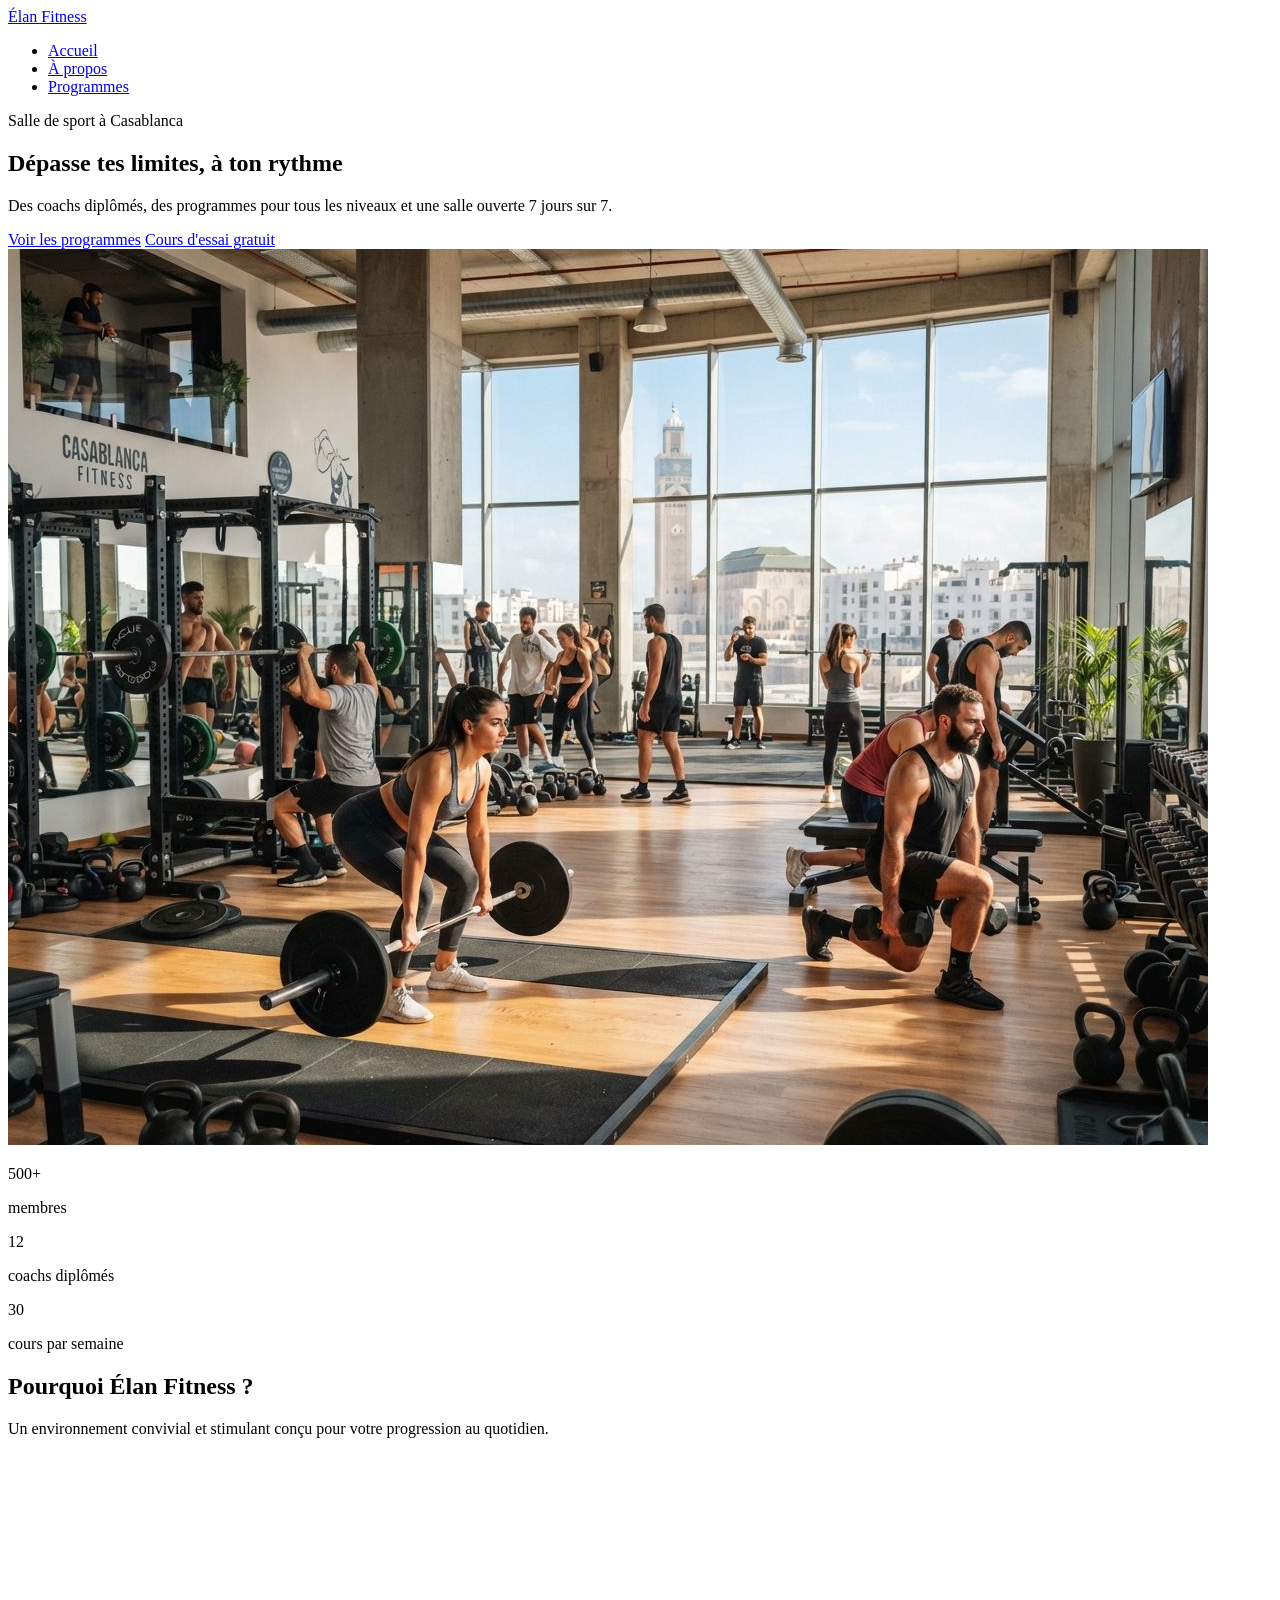
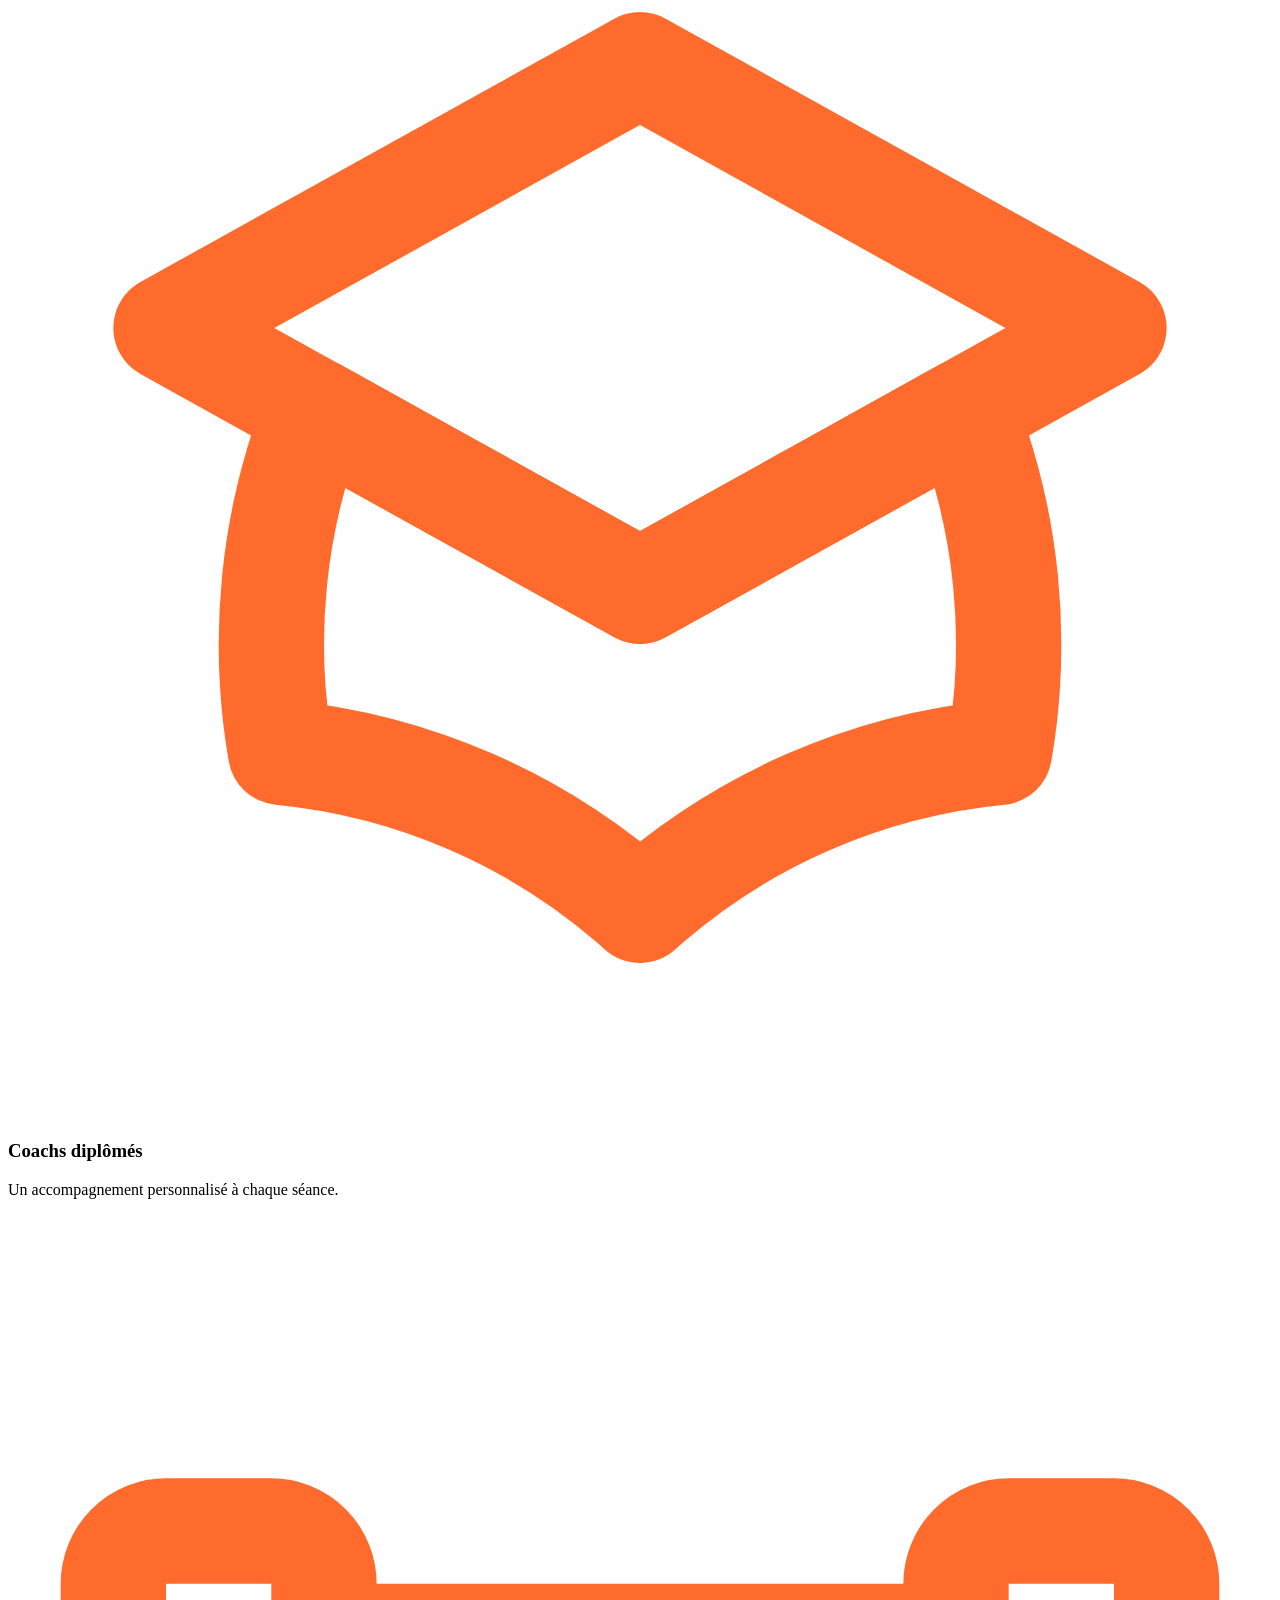
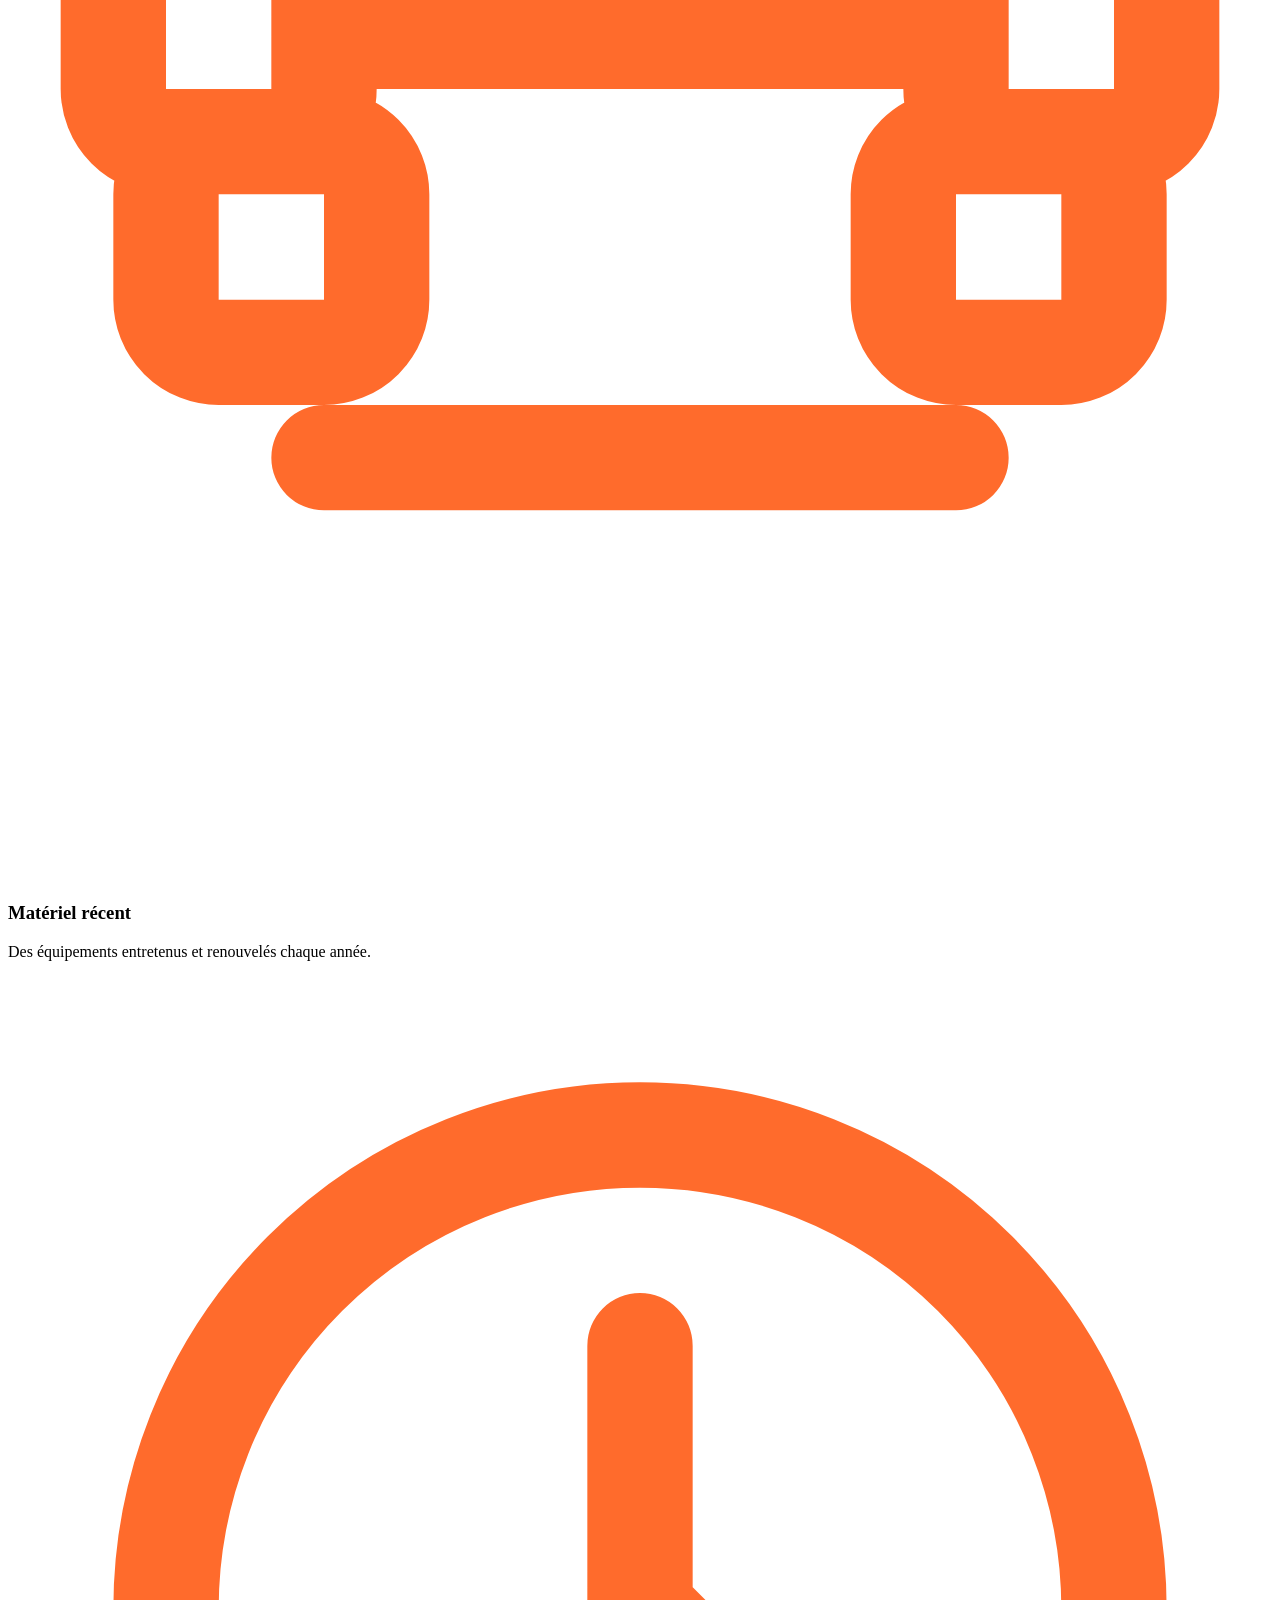
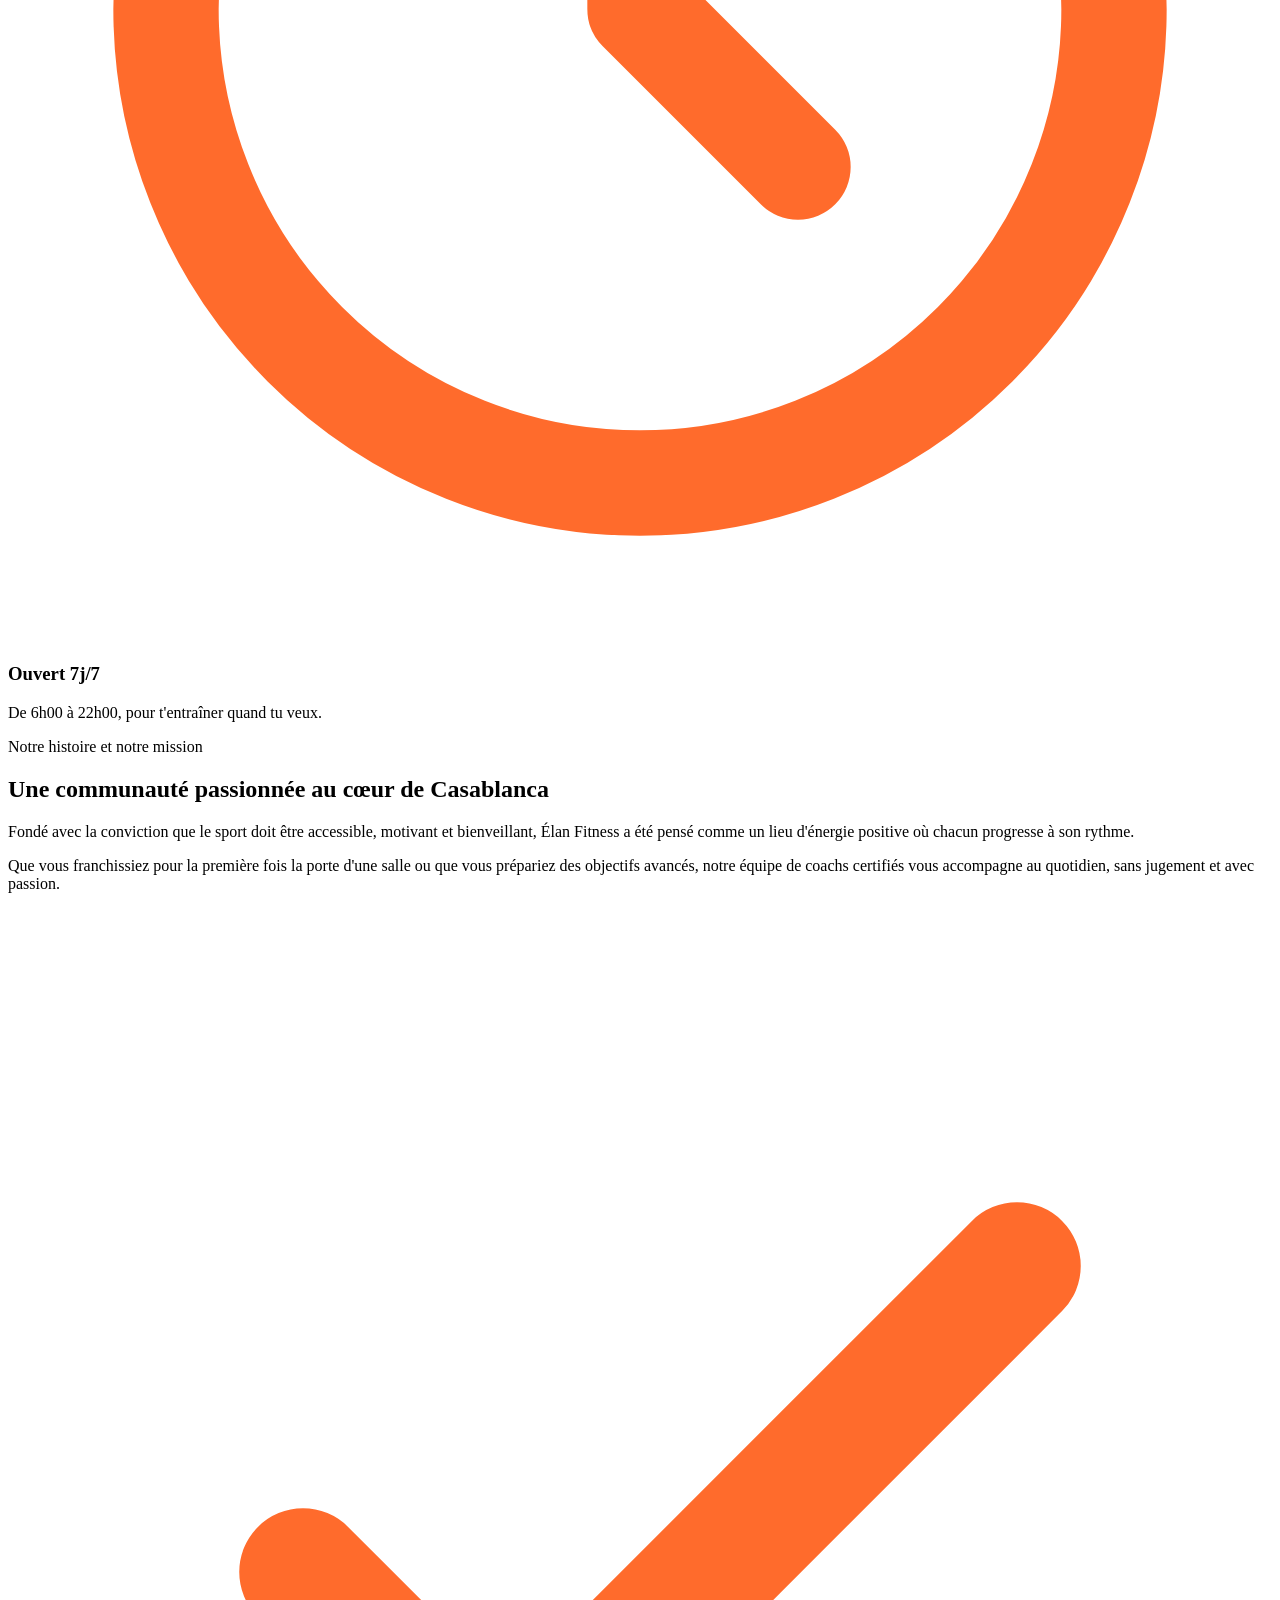
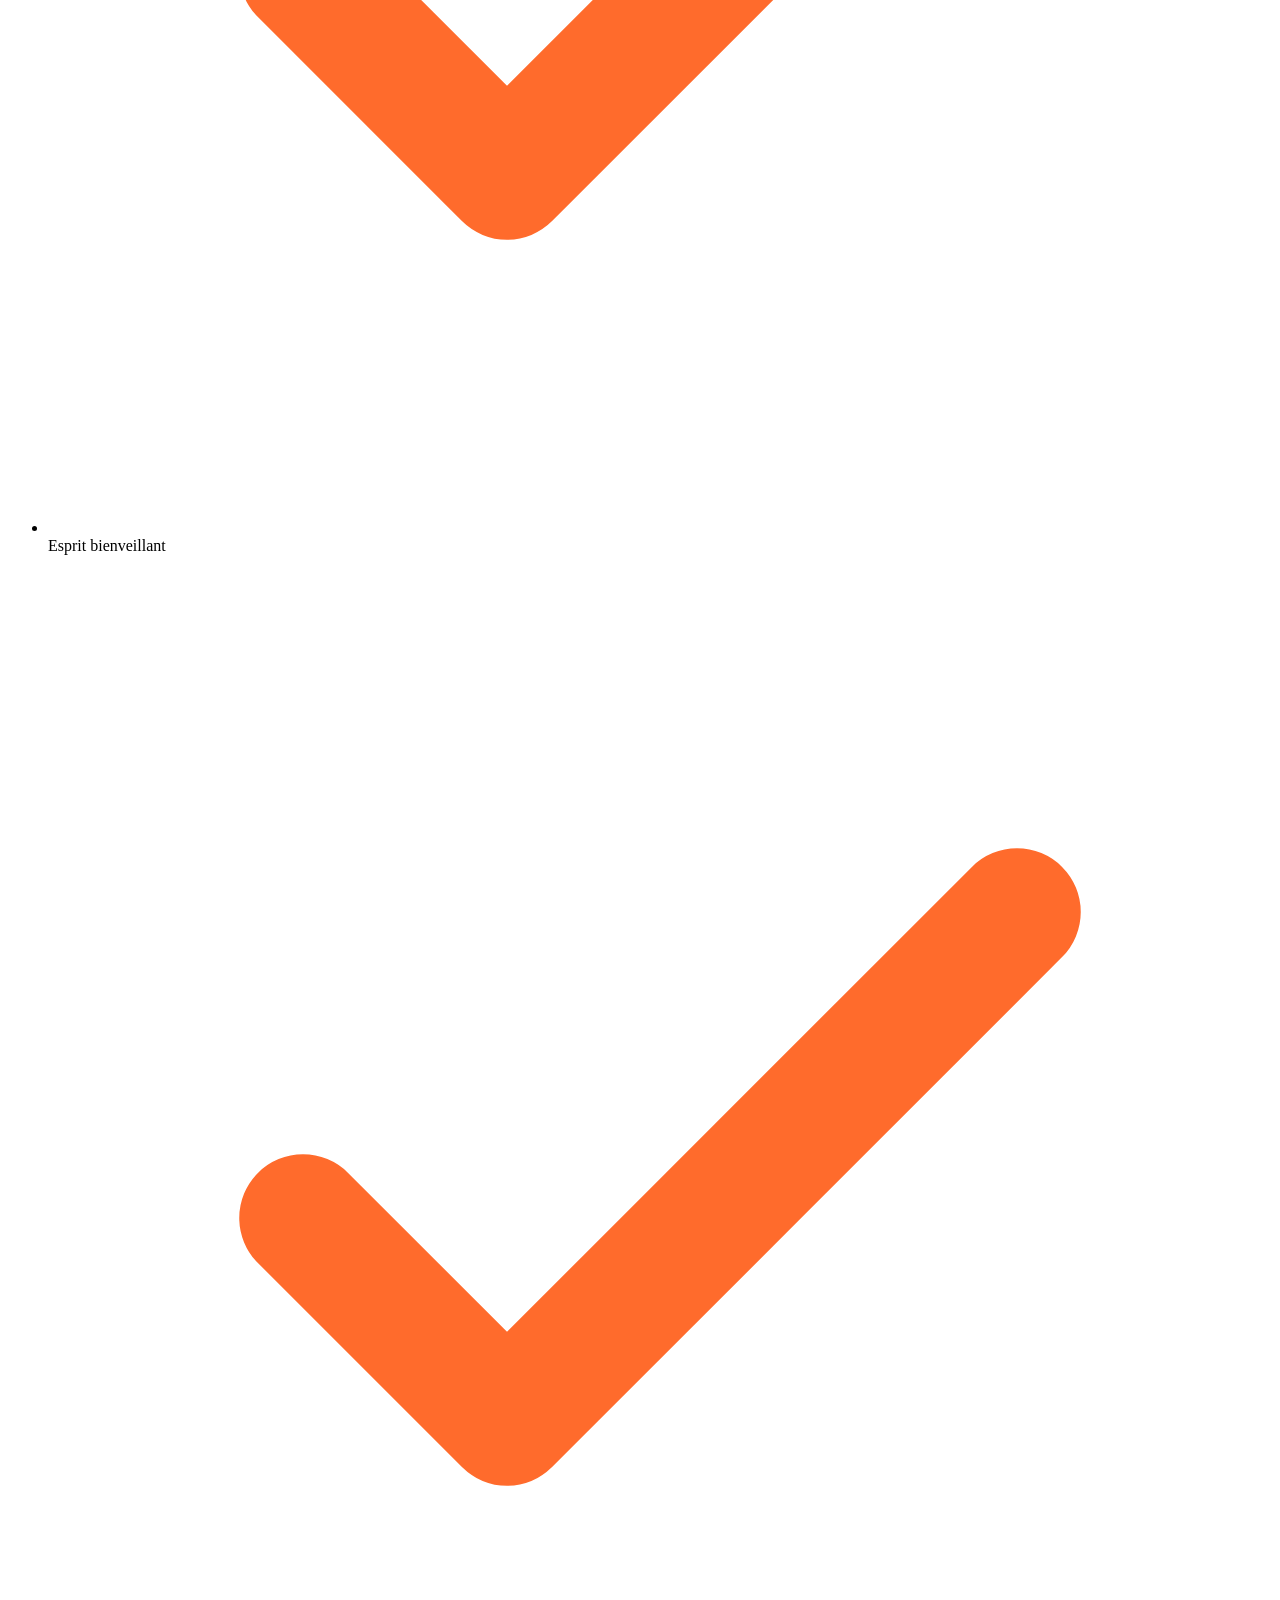
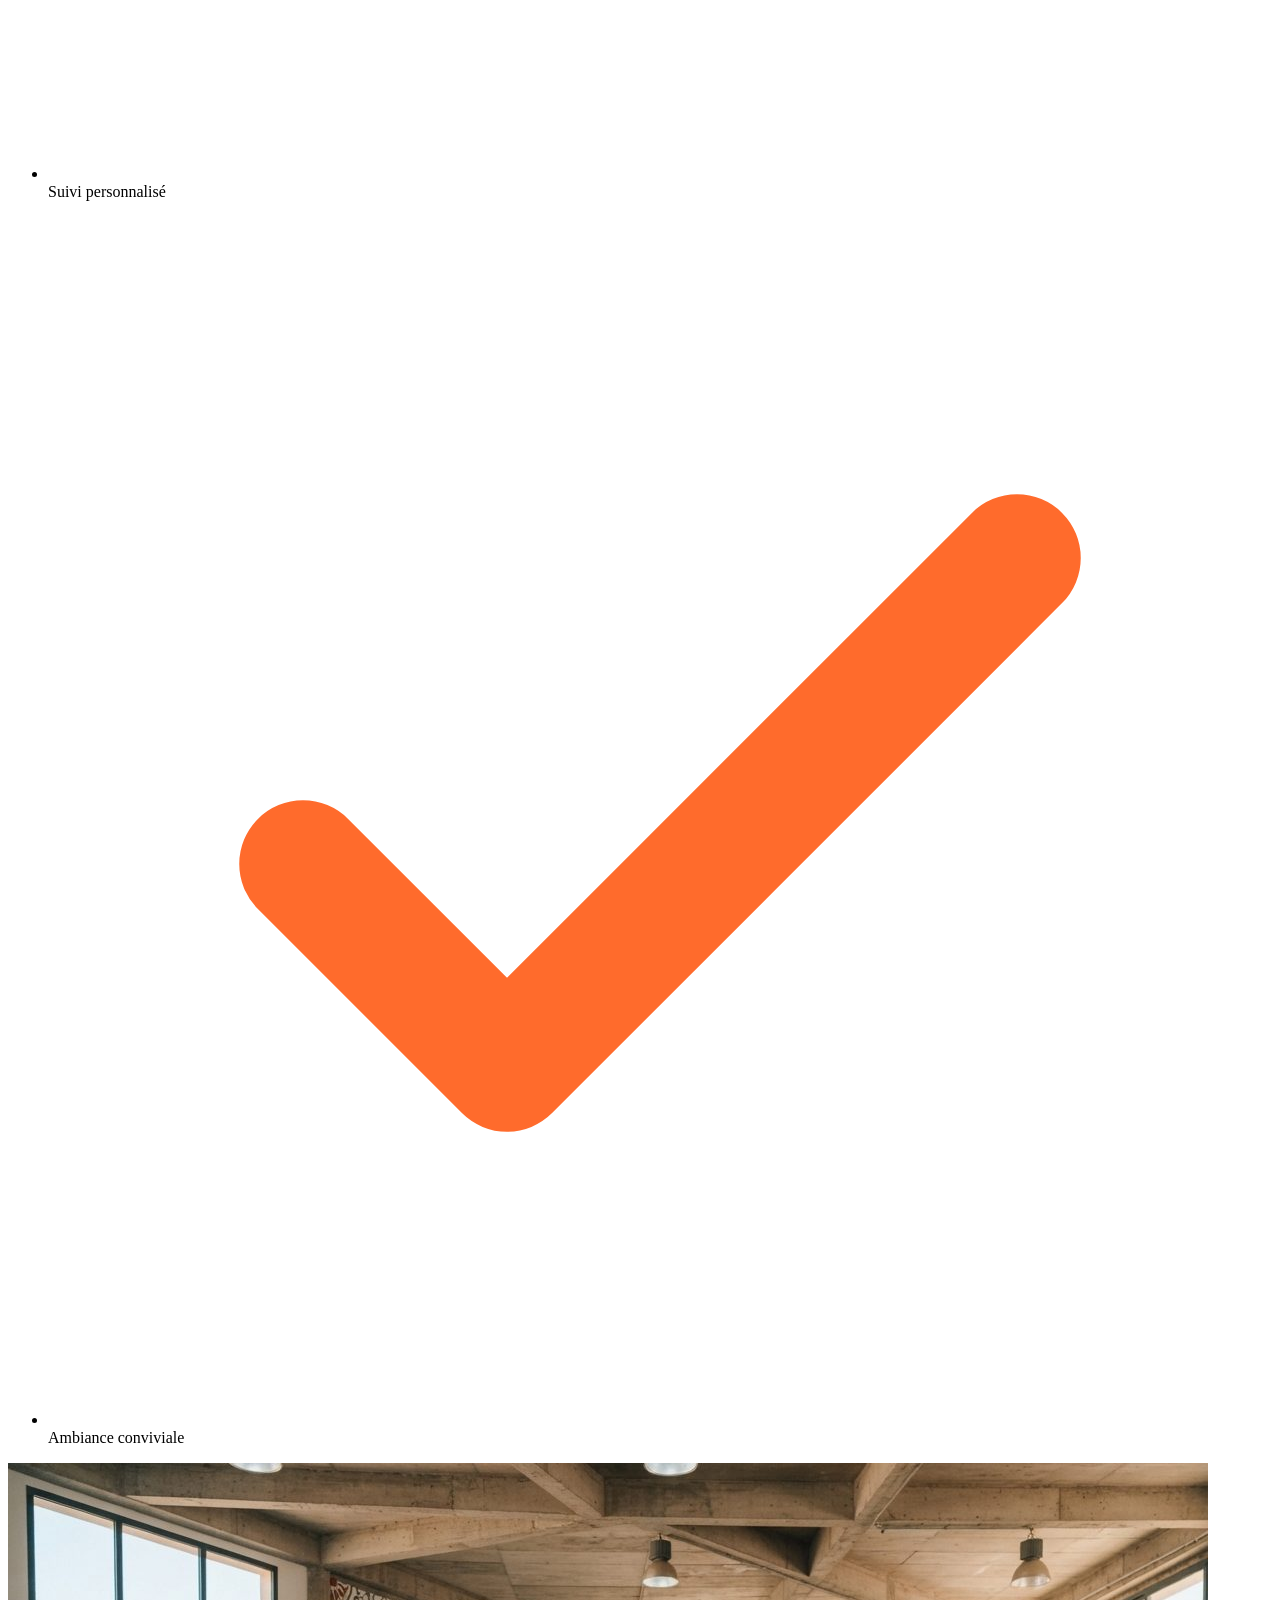
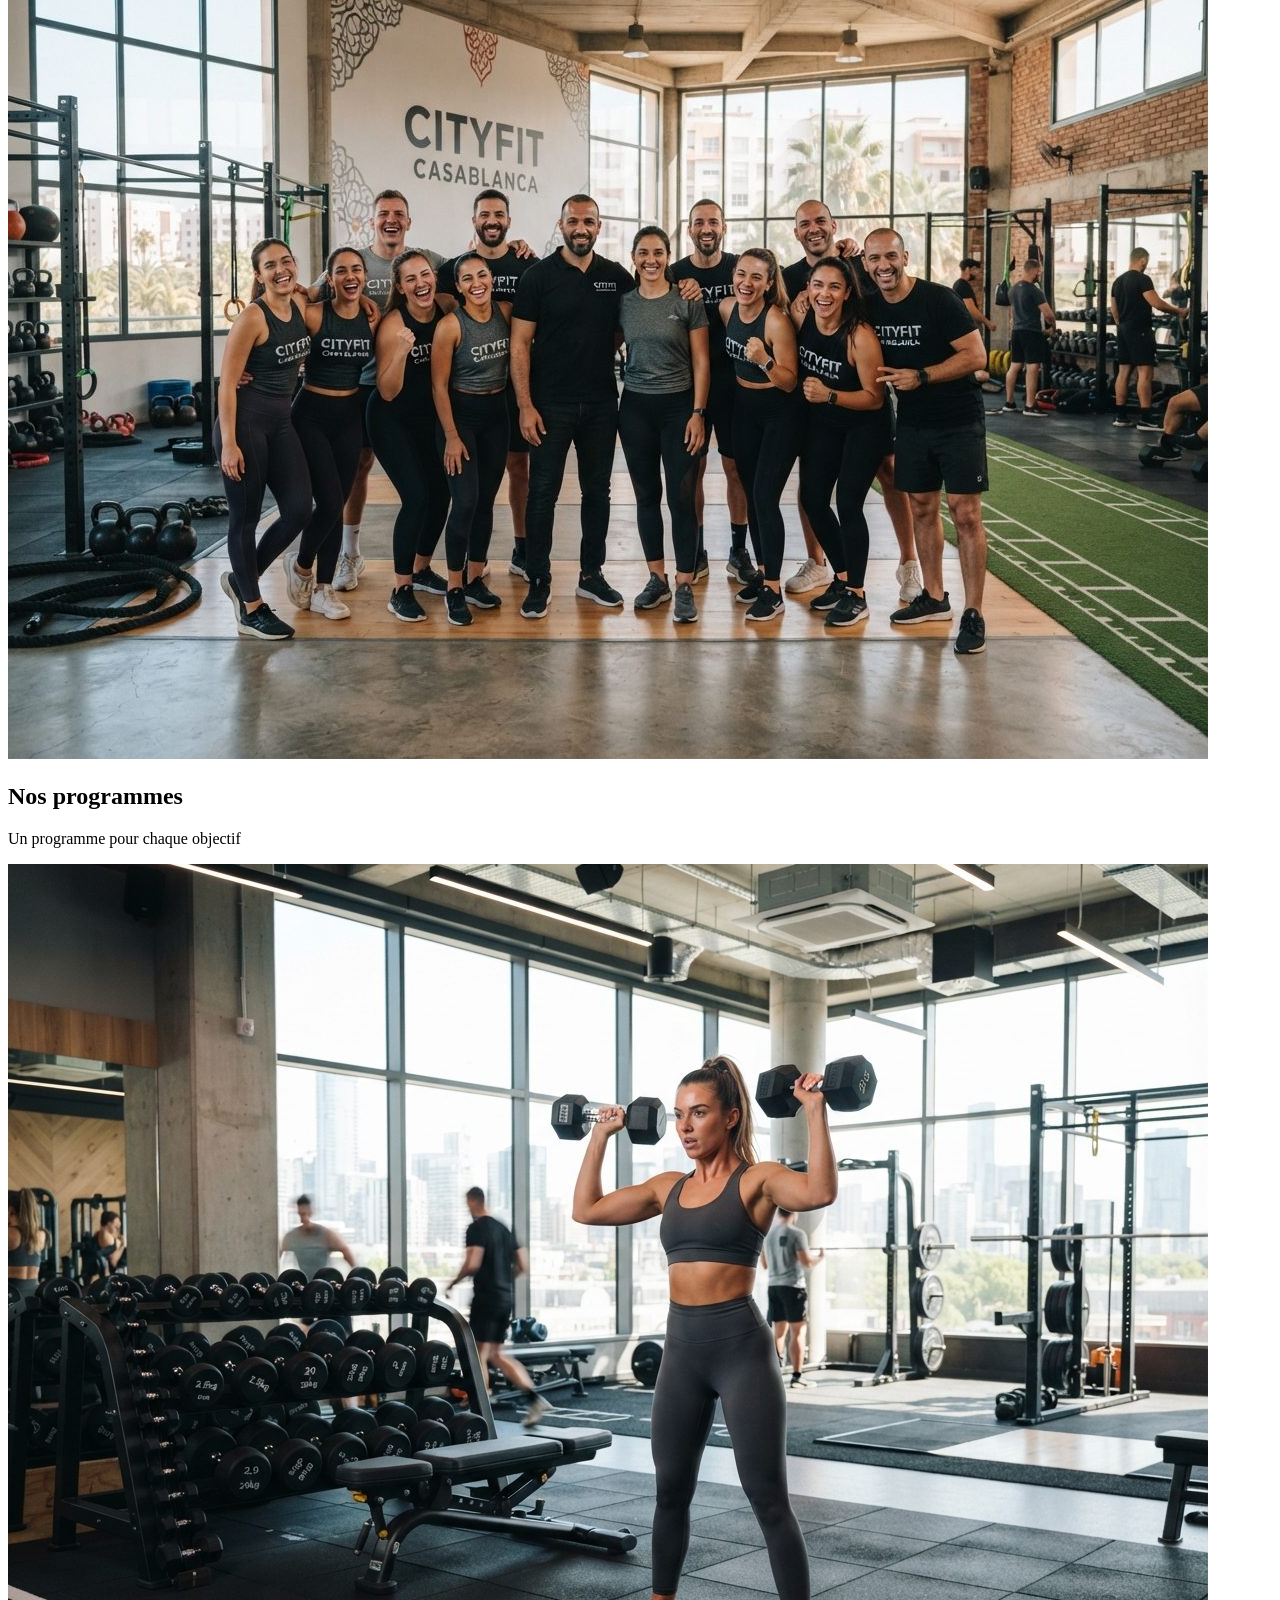
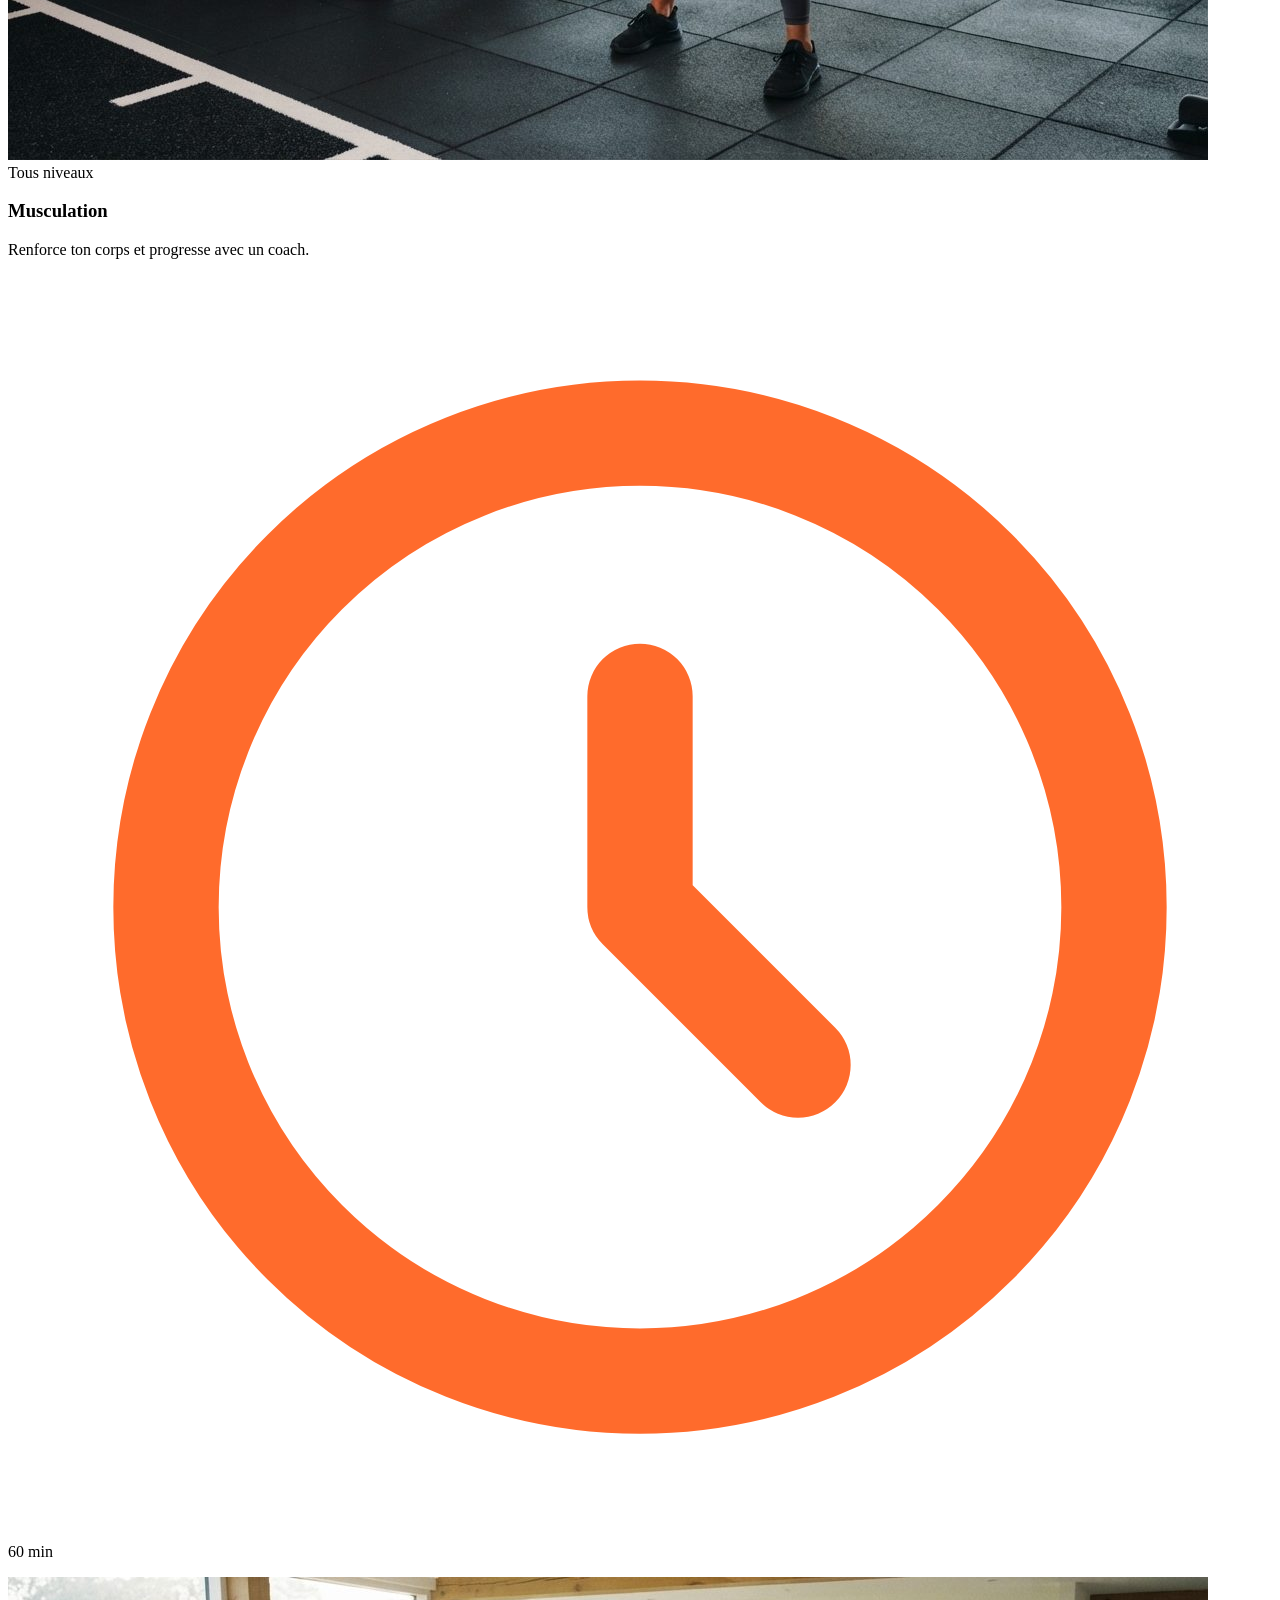
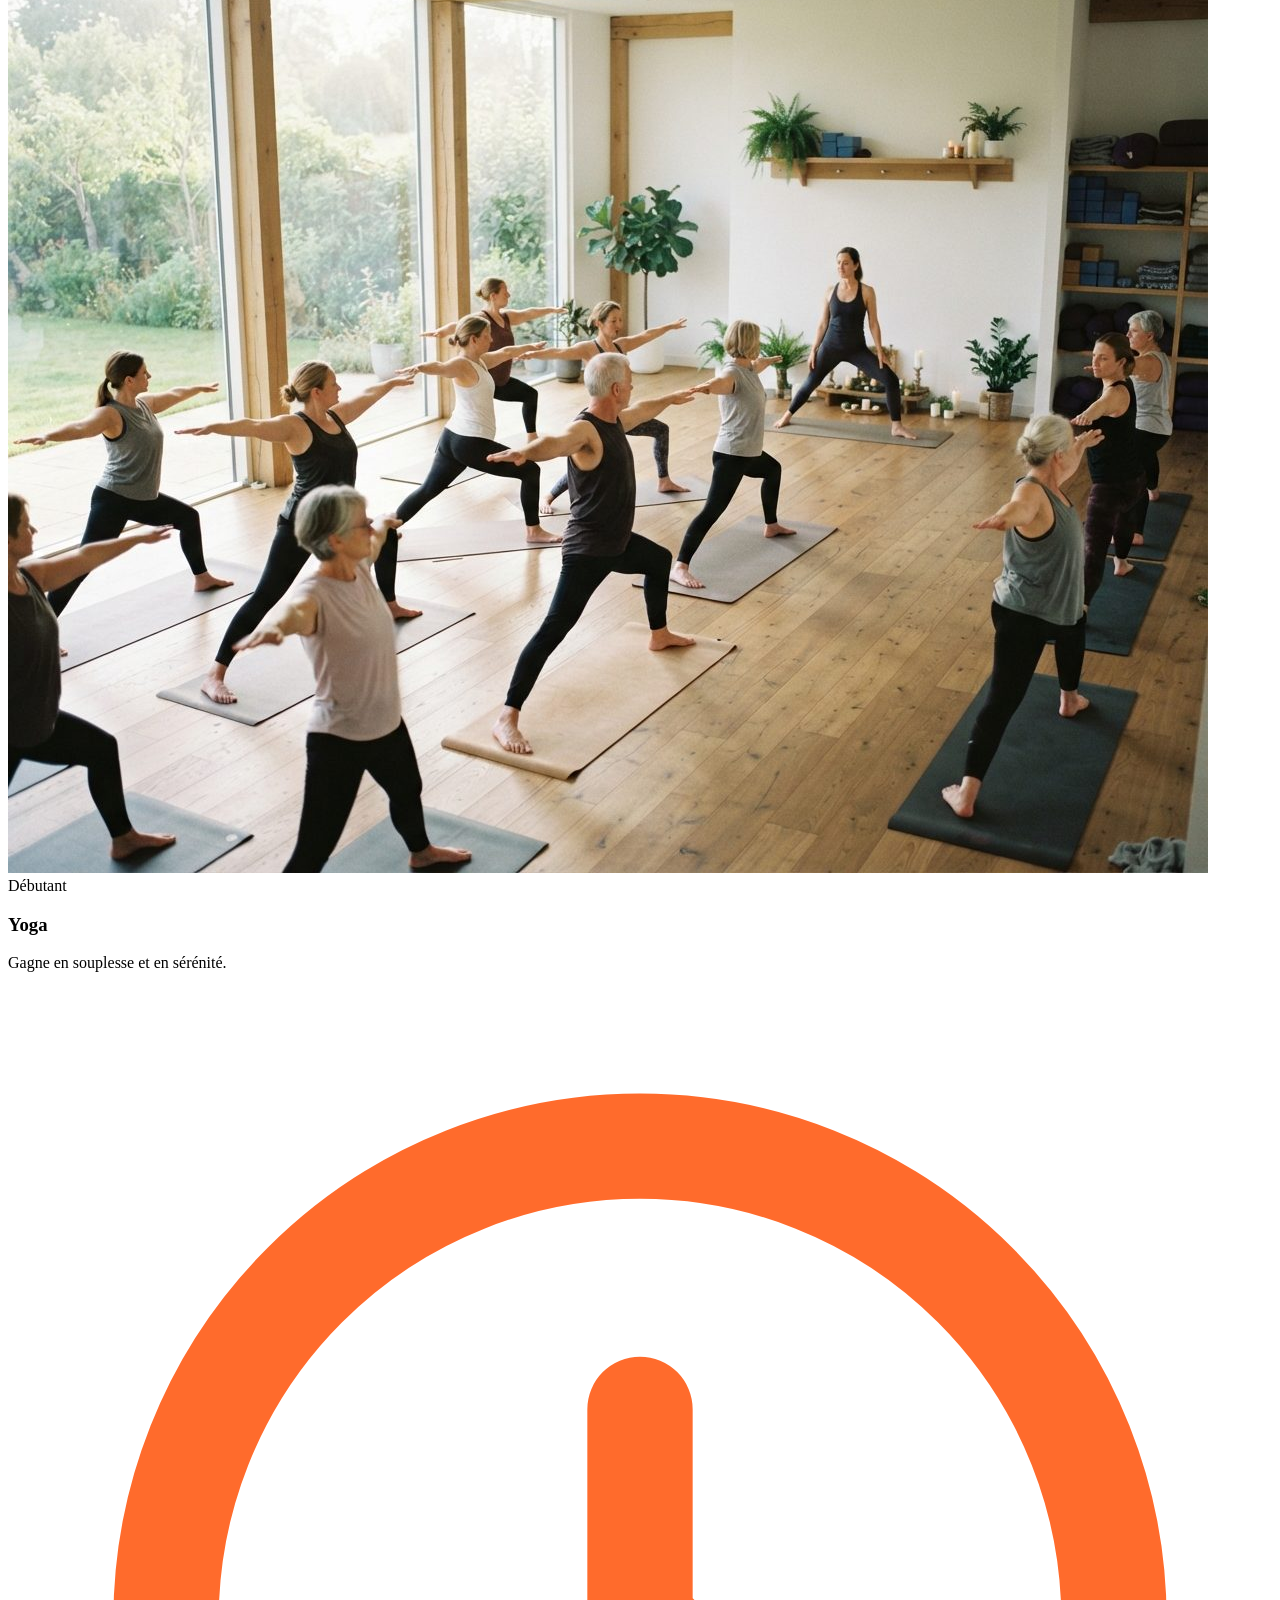
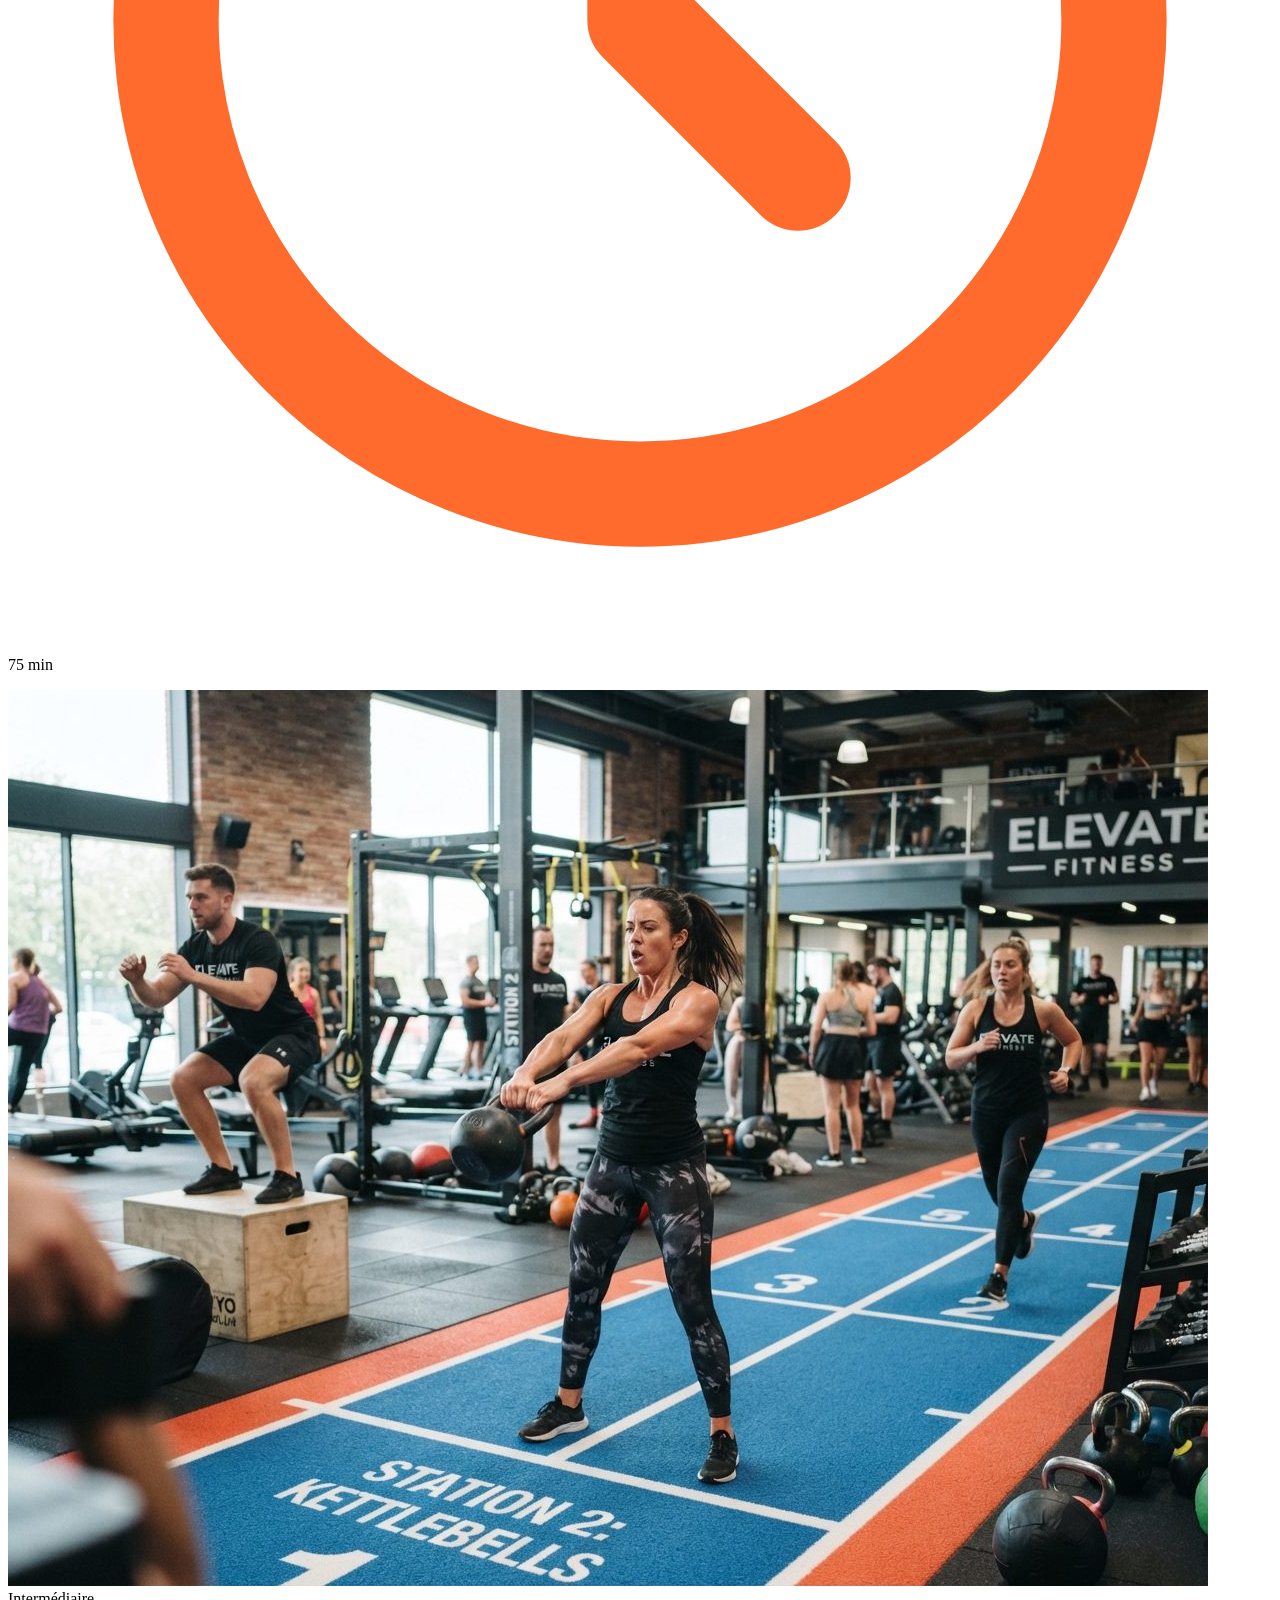
==== index.html @ 1100a0e4 "multipage" ====
<!DOCTYPE html>
<html lang="fr">
<head>
  <meta charset="UTF-8">
  <meta name="viewport" content="width=device-width, initial-scale=1">
  <meta name="description" content="Élan Fitness, salle de sport à Casablanca : musculation, yoga, cardio et boxe fitness avec des coachs diplômés. Réservez votre cours d'essai gratuit.">
  <title>Élan Fitness | Salle de sport à Casablanca</title>

  <link rel="preconnect" href="https://fonts.googleapis.com">
  <link rel="preconnect" href="https://fonts.gstatic.com" crossorigin>
  <link href="https://fonts.googleapis.com/css2?family=Inter:wght@400;500;600&family=Poppins:wght@600;700;800&display=swap" rel="stylesheet">

  <link rel="stylesheet" href="style.css">
</head>

<body>

  <header class="en-tete">
    <div class="conteneur en-tete-contenu">
      <a href="#accueil" class="logo">Élan Fitness</a>

      <nav aria-label="Navigation principale">
        <ul class="menu">
          <li><a href="index.html" class="lien-actif">Accueil</a></li>
          <li><a href="apropos.html">À propos</a></li>
          <li><a href="programmes.html">Programmes</a></li>
        </ul>
      </nav>
    </div>
  </header>

  <main>

    <section id="accueil" class="hero">
      <div class="conteneur">

        <div class="hero-contenu">
          <div class="hero-texte">
            <p class="sur-titre">Salle de sport à Casablanca</p>
            <h1>Dépasse tes limites, à ton rythme</h1>
            <p class="hero-description">
              Des coachs diplômés, des programmes pour tous les niveaux et une salle ouverte 7 jours sur 7.
            </p>
            <div class="boutons">
              <a href="#programmes" class="bouton bouton-principal">Voir les programmes</a>
              <a href="#contact" class="bouton bouton-secondaire">Cours d'essai gratuit</a>
            </div>
          </div>

          <img class="hero-image" src="img/hero.jpg" alt="Des personnes s'entraînent dans une salle de sport lumineuse à Casablanca">
        </div>

        <div class="chiffres">
          <div class="chiffre">
            <p class="chiffre-nombre">500+</p>
            <p>membres</p>
          </div>
          <div class="chiffre">
            <p class="chiffre-nombre">12</p>
            <p>coachs diplômés</p>
          </div>
          <div class="chiffre">
            <p class="chiffre-nombre">30</p>
            <p>cours par semaine</p>
          </div>
        </div>

      </div>
    </section>

    <section class="section section-blanche">
      <div class="conteneur">

        <div class="section-titre">
          <h2>Pourquoi Élan Fitness ?</h2>
          <p>Un environnement convivial et stimulant conçu pour votre progression au quotidien.</p>
        </div>

        <div class="cartes">
          <article class="carte carte-avantage">
            <div class="icone"><img src="img/icone-coach.svg" alt=""></div>
            <h3>Coachs diplômés</h3>
            <p>Un accompagnement personnalisé à chaque séance.</p>
          </article>

          <article class="carte carte-avantage">
            <div class="icone"><img src="img/icone-materiel.svg" alt=""></div>
            <h3>Matériel récent</h3>
            <p>Des équipements entretenus et renouvelés chaque année.</p>
          </article>

          <article class="carte carte-avantage">
            <div class="icone"><img src="img/icone-horloge.svg" alt=""></div>
            <h3>Ouvert 7j/7</h3>
            <p>De 6h00 à 22h00, pour t'entraîner quand tu veux.</p>
          </article>
        </div>

      </div>
    </section>

    <section id="a-propos" class="section">
      <div class="conteneur apropos-contenu">

        <div class="apropos-texte">
          <p class="sur-titre">Notre histoire et notre mission</p>
          <h2>Une communauté passionnée au cœur de Casablanca</h2>
          <p>
            Fondé avec la conviction que le sport doit être accessible, motivant et bienveillant,
            Élan Fitness a été pensé comme un lieu d'énergie positive où chacun progresse à son rythme.
          </p>
          <p>
            Que vous franchissiez pour la première fois la porte d'une salle ou que vous prépariez des
            objectifs avancés, notre équipe de coachs certifiés vous accompagne au quotidien, sans
            jugement et avec passion.
          </p>

          <ul class="valeurs">
            <li class="valeur">
              <div class="icone icone-petite"><img src="img/icone-check.svg" alt=""></div>
              <span>Esprit bienveillant</span>
            </li>
            <li class="valeur">
              <div class="icone icone-petite"><img src="img/icone-check.svg" alt=""></div>
              <span>Suivi personnalisé</span>
            </li>
            <li class="valeur">
              <div class="icone icone-petite"><img src="img/icone-check.svg" alt=""></div>
              <span>Ambiance conviviale</span>
            </li>
          </ul>
        </div>

        <img class="apropos-image" src="img/equipe.jpg" alt="L'équipe de coachs d'Élan Fitness réunie dans la salle">

      </div>
    </section>

    <section id="programmes" class="section">
      <div class="conteneur">

        <div class="section-titre">
          <h2>Nos programmes</h2>
          <p>Un programme pour chaque objectif</p>
        </div>

        <div class="cartes">

          <article class="carte carte-programme">
            <img src="img/musculation.jpg" alt="Une sportive soulève des haltères dans l'espace musculation">
            <div class="programme-corps">
              <span class="etiquette etiquette-orange">Tous niveaux</span>
              <h3>Musculation</h3>
              <p>Renforce ton corps et progresse avec un coach.</p>
              <p class="duree"><img src="img/icone-duree.svg" alt="">60 min</p>
            </div>
          </article>

          <article class="carte carte-programme">
            <img src="img/yoga.jpg" alt="Un groupe pratique le yoga sur des tapis dans une salle lumineuse">
            <div class="programme-corps">
              <span class="etiquette etiquette-bleue">Débutant</span>
              <h3>Yoga</h3>
              <p>Gagne en souplesse et en sérénité.</p>
              <p class="duree"><img src="img/icone-duree.svg" alt="">75 min</p>
            </div>
          </article>

          <article class="carte carte-programme">
            <img src="img/cardio.jpg" alt="Des sportifs suivent un circuit de cardio training avec des kettlebells">
            <div class="programme-corps">
              <span class="etiquette etiquette-verte">Intermédiaire</span>
              <h3>Cardio training</h3>
              <p>Des circuits dynamiques pour travailler ton endurance.</p>
              <p class="duree"><img src="img/icone-duree.svg" alt="">45 min</p>
            </div>
          </article>

          <article class="carte carte-programme">
            <img src="img/boxe.jpg" alt="Une sportive frappe un sac de frappe pendant un cours de boxe fitness">
            <div class="programme-corps">
              <span class="etiquette etiquette-verte">Intermédiaire</span>
              <h3>Boxe fitness</h3>
              <p>Cardio et coordination, sans contact.</p>
              <p class="duree"><img src="img/icone-duree.svg" alt="">50 min</p>
            </div>
          </article>

        </div>

        <div class="formules">

          <div class="section-titre">
            <h3>Nos formules</h3>
            <p>Des abonnements flexibles adaptés à vos envies et objectifs</p>
          </div>

          <div class="cartes">

            <article class="carte formule">
              <h4>Essentiel</h4>
              <p class="prix">250 MAD <span>/ mois</span></p>
              <ul class="formule-liste">
                <li>Accès à la salle</li>
                <li>2 cours collectifs par semaine</li>
                <li>Sans engagement</li>
              </ul>
              <a href="#contact" class="bouton bouton-secondaire">Choisir</a>
            </article>

            <article class="carte formule formule-populaire">
              <p class="badge-populaire">Populaire</p>
              <h4>Premium</h4>
              <p class="prix">400 MAD <span>/ mois</span></p>
              <ul class="formule-liste">
                <li>Accès à la salle</li>
                <li>Cours collectifs illimités</li>
                <li>1 bilan avec un coach</li>
              </ul>
              <a href="#contact" class="bouton bouton-principal">Choisir</a>
            </article>

            <article class="carte formule">
              <h4>Duo</h4>
              <p class="prix">650 MAD <span>/ mois</span></p>
              <p class="prix-note">pour 2 personnes</p>
              <ul class="formule-liste">
                <li>Accès à la salle pour deux</li>
                <li>Cours collectifs illimités</li>
                <li>Sans engagement</li>
              </ul>
              <a href="#contact" class="bouton bouton-secondaire">Choisir</a>
            </article>

          </div>
        </div>

      </div>
    </section>

  </main>

  <footer class="pied-de-page">
    <div class="conteneur">

      <div class="pied-haut">
        <div>
          <p class="logo logo-clair">Élan Fitness</p>
          <p class="slogan">Ton énergie, ton rythme.</p>
        </div>

        <nav aria-label="Navigation du pied de page">
          <ul class="menu menu-pied">
            <li><a href="#accueil">Accueil</a></li>
            <li><a href="#a-propos">À propos</a></li>
            <li><a href="#programmes">Programmes</a></li>
          </ul>
        </nav>
      </div>

      <div class="pied-bas">
        <p>Adresse : 12 rue des Palmiers, 20000 Casablanca</p>
        <p>&copy; 2026 Élan Fitness — Projet pédagogique fictif</p>
      </div>

    </div>
  </footer>

</body>
</html>
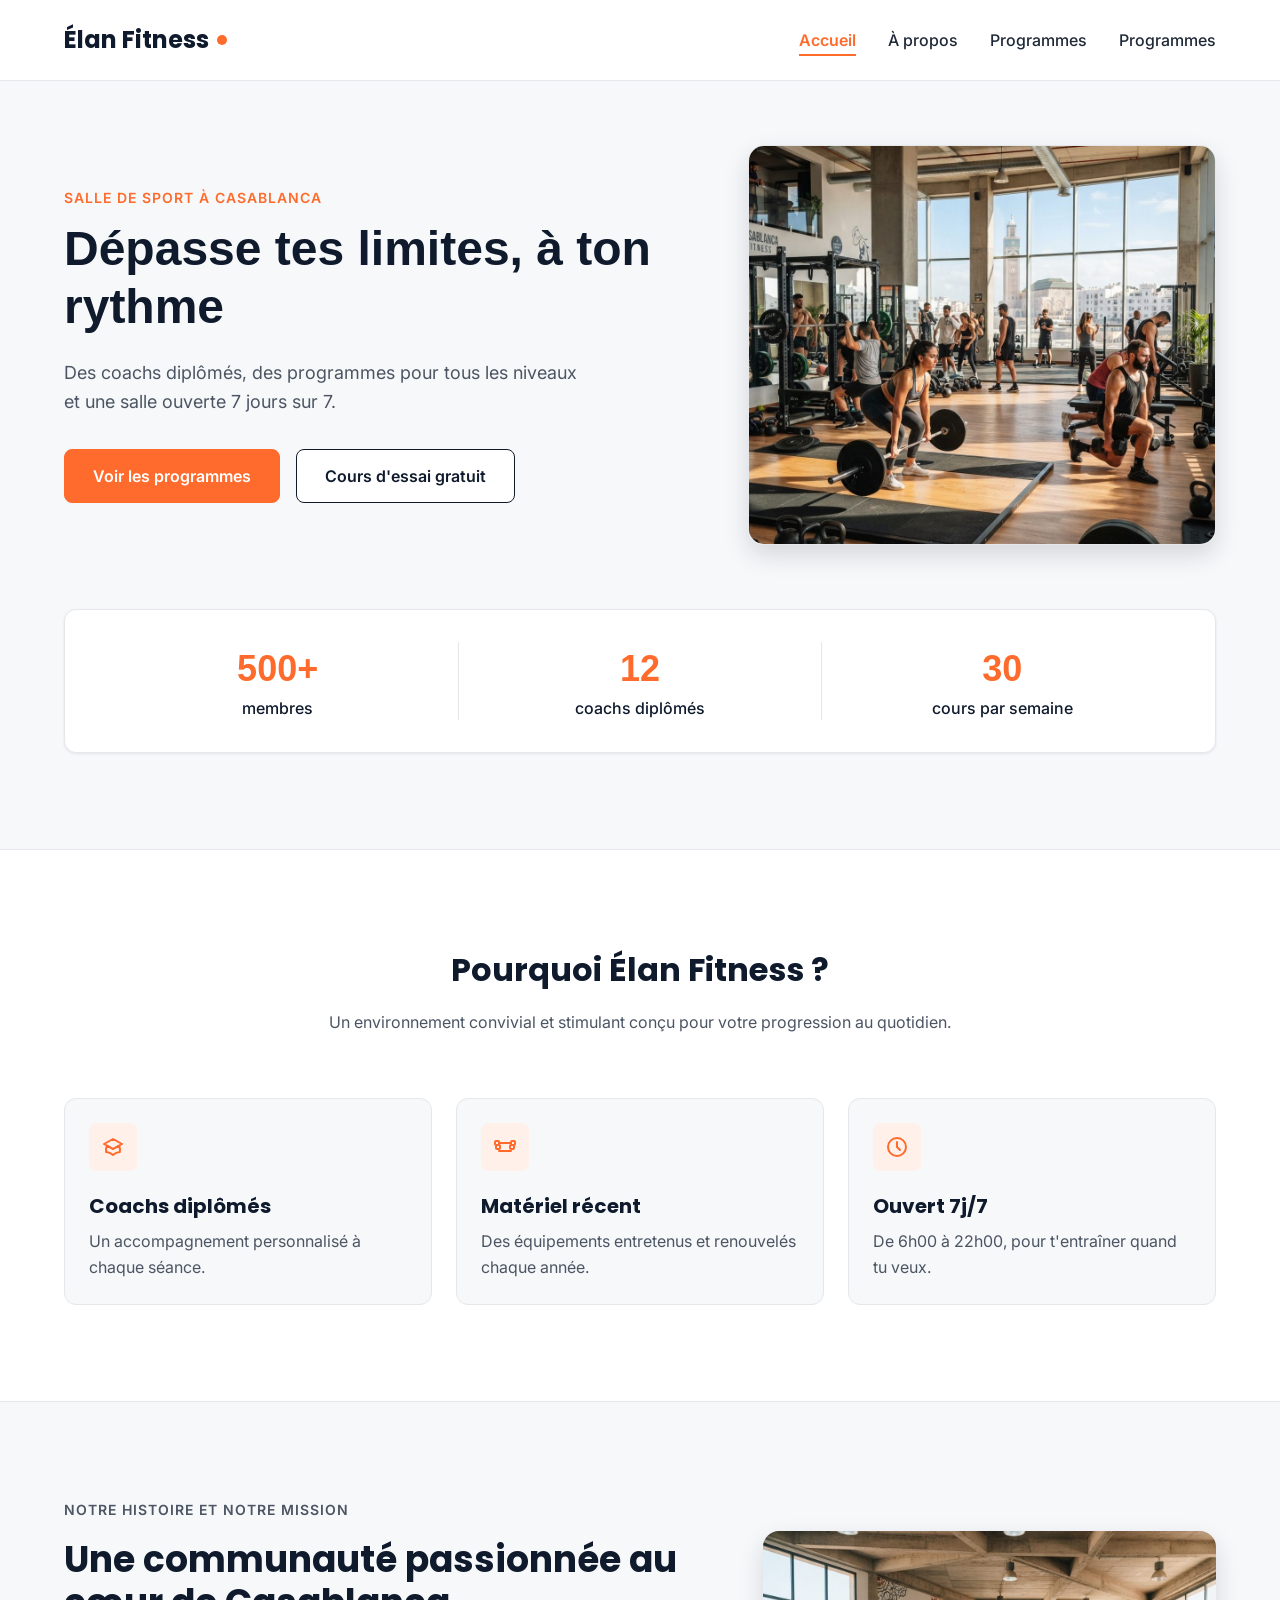
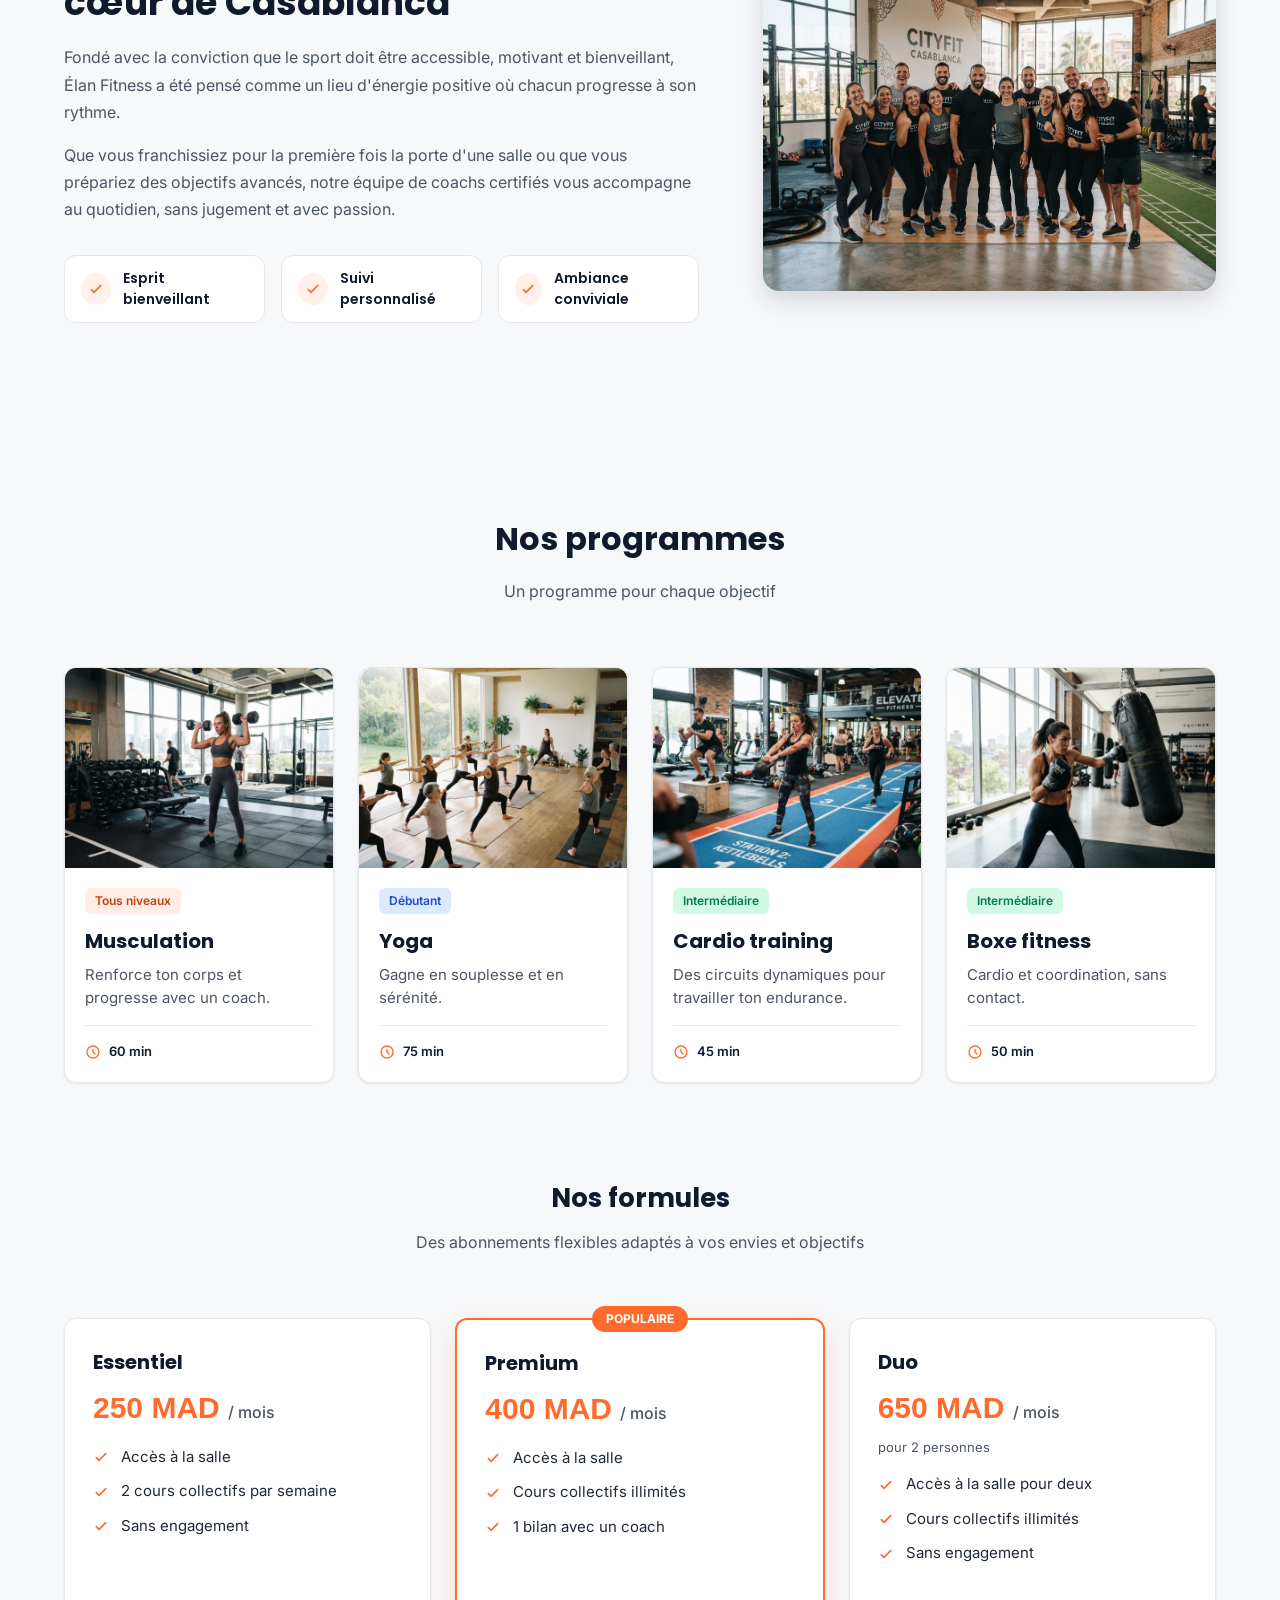
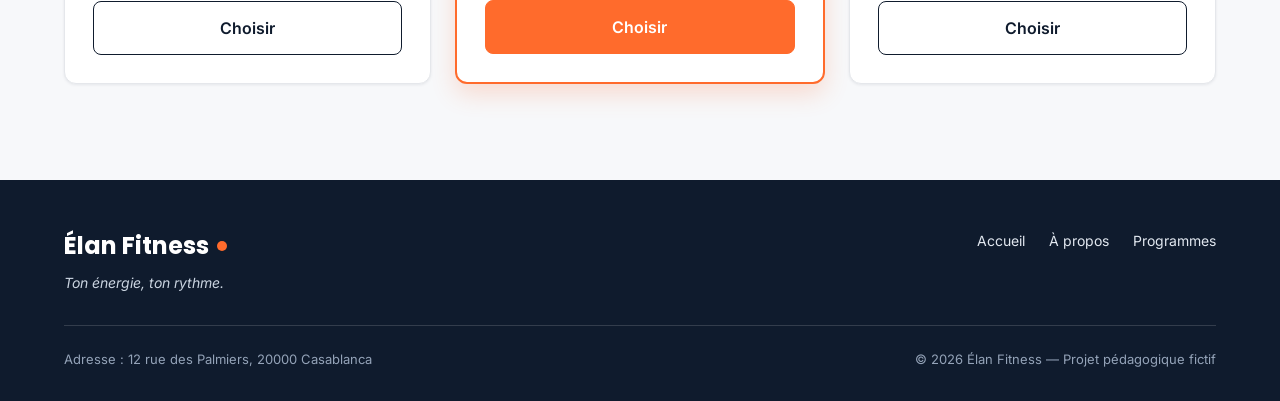
==== commit 24cab67f: "'contact'" ====
--- a/index.html
+++ b/index.html
@@ -24,6 +24,7 @@
           <li><a href="index.html" class="lien-actif">Accueil</a></li>
           <li><a href="apropos.html">À propos</a></li>
           <li><a href="programmes.html">Programmes</a></li>
+          <li><a href="contact.html">Programmes</a></li>
         </ul>
       </nav>
     </div>
@@ -251,9 +252,9 @@
 
         <nav aria-label="Navigation du pied de page">
           <ul class="menu menu-pied">
-            <li><a href="#accueil">Accueil</a></li>
-            <li><a href="#a-propos">À propos</a></li>
-            <li><a href="#programmes">Programmes</a></li>
+            <li><a href="index.html">Accueil</a></li>
+            <li><a href="apropos.html">À propos</a></li>
+            <li><a href="programmes.html">Programmes</a></li>
           </ul>
         </nav>
       </div>
--- a/style.css
+++ b/style.css
@@ -0,0 +1,574 @@
+* {
+  box-sizing: border-box;
+  margin: 0;
+  padding: 0;
+}
+
+html {
+  scroll-behavior: smooth;
+}
+
+body {
+  font-family: 'Inter', Arial, sans-serif;
+  font-size: 16px;
+  line-height: 1.5;
+  color: #1F2937;
+  background-color: #F7F8FA;
+}
+
+h1, h2, h3, h4 {
+  font-family: 'Poppins', Arial, sans-serif;
+  color: #0F1B2D;
+}
+
+a {
+  color: inherit;
+  text-decoration: none;
+}
+
+ul {
+  list-style: none;
+}
+
+img {
+  display: block;
+  max-width: 100%;
+}
+
+a:focus-visible,
+button:focus-visible {
+  outline: 3px solid #FF6B2C;
+  outline-offset: 2px;
+}
+
+.conteneur {
+  width: 100%;
+  max-width: 1200px;
+  margin: 0 auto;
+  padding: 0 24px;
+}
+
+.section {
+  padding: 96px 0;
+}
+
+.section-blanche {
+  background-color: #FFFFFF;
+  border-top: 1px solid #E5E7EB;
+  border-bottom: 1px solid #E5E7EB;
+}
+
+.section-titre {
+  max-width: 640px;
+  margin: 0 auto 64px;
+  text-align: center;
+}
+
+.section-titre h2 {
+  font-size: 32px;
+  margin-bottom: 16px;
+}
+
+.section-titre h3 {
+  font-size: 26px;
+  margin-bottom: 12px;
+}
+
+.section-titre p {
+  color: #4B5563;
+}
+
+.sur-titre {
+  font-size: 14px;
+  font-weight: 600;
+  color: #FF6B2C;
+  text-transform: uppercase;
+  letter-spacing: 1px;
+  margin-bottom: 12px;
+}
+
+.bouton {
+  display: inline-block;
+  padding: 14px 28px;
+  border-radius: 8px;
+  font-size: 16px;
+  font-weight: 600;
+  text-align: center;
+  cursor: pointer;
+}
+
+.bouton-principal {
+  background-color: #FF6B2C;
+  border: 1px solid #FF6B2C;
+  color: #FFFFFF;
+}
+
+.bouton-principal:hover {
+  background-color: #F05817;
+}
+
+.bouton-secondaire {
+  background-color: #FFFFFF;
+  border: 1px solid #0F1B2D;
+  color: #0F1B2D;
+}
+
+.bouton-secondaire:hover {
+  background-color: #F3F4F6;
+}
+
+.cartes {
+  display: flex;
+  gap: 24px;
+}
+
+.carte {
+  flex: 1;
+  background-color: #FFFFFF;
+  border: 1px solid #E5E7EB;
+  border-radius: 12px;
+  box-shadow: 0 1px 3px rgba(15, 27, 45, 0.08);
+}
+
+.icone {
+  width: 48px;
+  height: 48px;
+  background-color: #FFF0EA;
+  border-radius: 8px;
+  display: flex;
+  align-items: center;
+  justify-content: center;
+}
+
+.icone img {
+  width: 24px;
+  height: 24px;
+}
+
+.icone-petite {
+  width: 32px;
+  height: 32px;
+  border-radius: 50%;
+}
+
+.icone-petite img {
+  width: 16px;
+  height: 16px;
+}
+
+.en-tete {
+  position: sticky;
+  top: 0;
+  z-index: 10;
+  background-color: #FFFFFF;
+  border-bottom: 1px solid #E5E7EB;
+}
+
+.en-tete-contenu {
+  height: 80px;
+  display: flex;
+  align-items: center;
+  justify-content: space-between;
+}
+
+.logo {
+  display: flex;
+  align-items: center;
+  font-family: 'Poppins', Arial, sans-serif;
+  font-size: 24px;
+  font-weight: 700;
+  color: #0F1B2D;
+}
+
+.logo::after {
+  content: "";
+  width: 10px;
+  height: 10px;
+  margin-left: 8px;
+  background-color: #FF6B2C;
+  border-radius: 50%;
+}
+
+.menu {
+  display: flex;
+  gap: 32px;
+}
+
+.menu a {
+  font-weight: 500;
+  padding-bottom: 4px;
+  border-bottom: 2px solid transparent;
+}
+
+.menu a:hover {
+  color: #FF6B2C;
+}
+
+.menu .lien-actif {
+  color: #FF6B2C;
+  font-weight: 600;
+  border-bottom-color: #FF6B2C;
+}
+
+.hero {
+  padding: 64px 0 96px;
+}
+
+.hero-contenu {
+  display: flex;
+  align-items: center;
+  gap: 32px;
+}
+
+.hero-texte {
+  flex: 7;
+}
+
+.hero-texte h1 {
+  font-size: 48px;
+  font-weight: 800;
+  line-height: 1.2;
+  margin-bottom: 24px;
+}
+
+.hero-description {
+  max-width: 520px;
+  font-size: 18px;
+  line-height: 1.6;
+  color: #4B5563;
+  margin-bottom: 32px;
+}
+
+.boutons {
+  display: flex;
+  flex-wrap: wrap;
+  gap: 16px;
+}
+
+.hero-image {
+  flex: 5;
+  min-width: 0;
+  height: 400px;
+  object-fit: cover;
+  border-radius: 16px;
+  border: 1px solid #E5E7EB;
+  box-shadow: 0 10px 25px rgba(15, 27, 45, 0.15);
+}
+
+.chiffres {
+  display: flex;
+  margin-top: 64px;
+  padding: 32px;
+  background-color: #FFFFFF;
+  border: 1px solid #E5E7EB;
+  border-radius: 12px;
+  box-shadow: 0 1px 3px rgba(15, 27, 45, 0.08);
+}
+
+.chiffre {
+  flex: 1;
+  text-align: center;
+  font-weight: 500;
+  color: #0F1B2D;
+}
+
+.chiffre + .chiffre {
+  border-left: 1px solid #E5E7EB;
+}
+
+.chiffre-nombre {
+  font-family: 'Poppins', Arial, sans-serif;
+  font-size: 36px;
+  font-weight: 800;
+  color: #FF6B2C;
+}
+
+.carte-avantage {
+  padding: 24px;
+  background-color: #F7F8FA;
+  box-shadow: none;
+}
+
+.carte-avantage .icone {
+  margin-bottom: 20px;
+}
+
+.carte-avantage h3 {
+  font-size: 20px;
+  margin-bottom: 8px;
+}
+
+.carte-avantage p {
+  color: #4B5563;
+  line-height: 1.6;
+}
+
+.apropos-contenu {
+  display: flex;
+  align-items: center;
+  gap: 64px;
+}
+
+.apropos-texte {
+  flex: 7;
+}
+
+.apropos-texte h2 {
+  font-size: 36px;
+  line-height: 1.2;
+  margin-bottom: 20px;
+}
+
+.apropos-texte p {
+  color: #4B5563;
+  line-height: 1.7;
+  margin-bottom: 16px;
+}
+
+.valeurs {
+  display: flex;
+  gap: 16px;
+  margin-top: 32px;
+}
+
+.valeur {
+  flex: 1;
+  display: flex;
+  align-items: center;
+  gap: 12px;
+  padding: 12px 16px;
+  background-color: #FFFFFF;
+  border: 1px solid #E5E7EB;
+  border-radius: 12px;
+  font-family: 'Poppins', Arial, sans-serif;
+  font-size: 14px;
+  font-weight: 600;
+  color: #0F1B2D;
+}
+
+.apropos-image {
+  flex: 5;
+  min-width: 0;
+  height: 360px;
+  object-fit: cover;
+  border-radius: 16px;
+  box-shadow: 0 10px 25px rgba(15, 27, 45, 0.15);
+}
+
+.carte-programme {
+  display: flex;
+  flex-direction: column;
+  overflow: hidden;
+}
+
+.carte-programme > img {
+  width: 100%;
+  height: 200px;
+  object-fit: cover;
+}
+
+.programme-corps {
+  flex: 1;
+  display: flex;
+  flex-direction: column;
+  padding: 20px;
+}
+
+.programme-corps h3 {
+  font-size: 20px;
+  margin-bottom: 8px;
+}
+
+.programme-corps p {
+  font-size: 15px;
+  color: #4B5563;
+}
+
+.etiquette {
+  align-self: flex-start;
+  padding: 4px 10px;
+  margin-bottom: 12px;
+  border-radius: 6px;
+  font-size: 12px;
+  font-weight: 600;
+}
+
+.etiquette-orange {
+  background-color: #FFEDE5;
+  color: #C2410C;
+}
+
+.etiquette-bleue {
+  background-color: #DBEAFE;
+  color: #1D4ED8;
+}
+
+.etiquette-verte {
+  background-color: #D1FAE5;
+  color: #047857;
+}
+
+.programme-corps .duree {
+  display: flex;
+  align-items: center;
+  gap: 8px;
+  margin-top: auto;
+  padding-top: 16px;
+  border-top: 1px solid #E5E7EB;
+  font-size: 13px;
+  font-weight: 600;
+  color: #0F1B2D;
+}
+
+.programme-corps h3 + p {
+  margin-bottom: 16px;
+}
+
+.duree img {
+  width: 16px;
+  height: 16px;
+}
+
+.formules {
+  margin-top: 96px;
+}
+
+.formule {
+  position: relative;
+  display: flex;
+  flex-direction: column;
+  padding: 28px;
+}
+
+.formule h4 {
+  font-size: 20px;
+}
+
+.prix {
+  margin: 8px 0 16px;
+  font-family: 'Poppins', Arial, sans-serif;
+  font-size: 30px;
+  font-weight: 800;
+  color: #FF6B2C;
+}
+
+.prix span {
+  font-family: 'Inter', Arial, sans-serif;
+  font-size: 16px;
+  font-weight: 500;
+  color: #4B5563;
+}
+
+.prix-note {
+  margin: -8px 0 16px;
+  font-size: 13px;
+  color: #4B5563;
+}
+
+.formule-liste {
+  flex: 1;
+  margin-bottom: 24px;
+}
+
+.formule-liste li {
+  padding-left: 28px;
+  margin-bottom: 12px;
+  font-size: 15px;
+  background-image: url('img/icone-check.svg');
+  background-repeat: no-repeat;
+  background-position: left center;
+  background-size: 16px;
+}
+
+.formule .bouton {
+  display: block;
+}
+
+.formule-populaire {
+  border: 2px solid #FF6B2C;
+  box-shadow: 0 10px 25px rgba(255, 107, 44, 0.2);
+}
+
+.badge-populaire {
+  position: absolute;
+  top: -14px;
+  left: 50%;
+  transform: translateX(-50%);
+  padding: 4px 14px;
+  background-color: #FF6B2C;
+  border-radius: 999px;
+  font-size: 12px;
+  font-weight: 700;
+  text-transform: uppercase;
+  color: #FFFFFF;
+}
+
+.pied-de-page {
+  padding: 48px 0 32px;
+  background-color: #0F1B2D;
+  color: #FFFFFF;
+}
+
+.pied-haut {
+  display: flex;
+  justify-content: space-between;
+  align-items: flex-start;
+  padding-bottom: 32px;
+  border-bottom: 1px solid rgba(255, 255, 255, 0.15);
+}
+
+.logo-clair {
+  color: #FFFFFF;
+}
+
+.slogan {
+  margin-top: 8px;
+  font-size: 14px;
+  font-style: italic;
+  color: #CBD5E1;
+}
+
+.menu-pied {
+  gap: 24px;
+}
+
+.menu-pied a {
+  font-size: 14px;
+  font-weight: 400;
+  color: #E2E8F0;
+}
+
+.pied-bas {
+  display: flex;
+  justify-content: space-between;
+  margin-top: 24px;
+  font-size: 13px;
+  color: #94A3B8;
+}
+
+
+ .haut .en-tete {
+  position: sticky;
+  top: 0;
+  height: 50vh;
+  background:#FFF4EE;
+
+}
+.haut h1 {
+  position: absolute;
+  top: 15vh;
+  left: 80vh;
+  font-size: 45px;
+  font-family: 'Times New Roman', Times, serif;
+}
+.haut p {
+  position: absolute;
+  top: 22vh;
+  left: 80vh;
+  font-size: 15px;
+  font-family: Cambria, Cochin, Georgia, Times, 'Times New Roman', serif;
+}
+
+.haut h1 span {
+  color: #FF6B2C;
+}
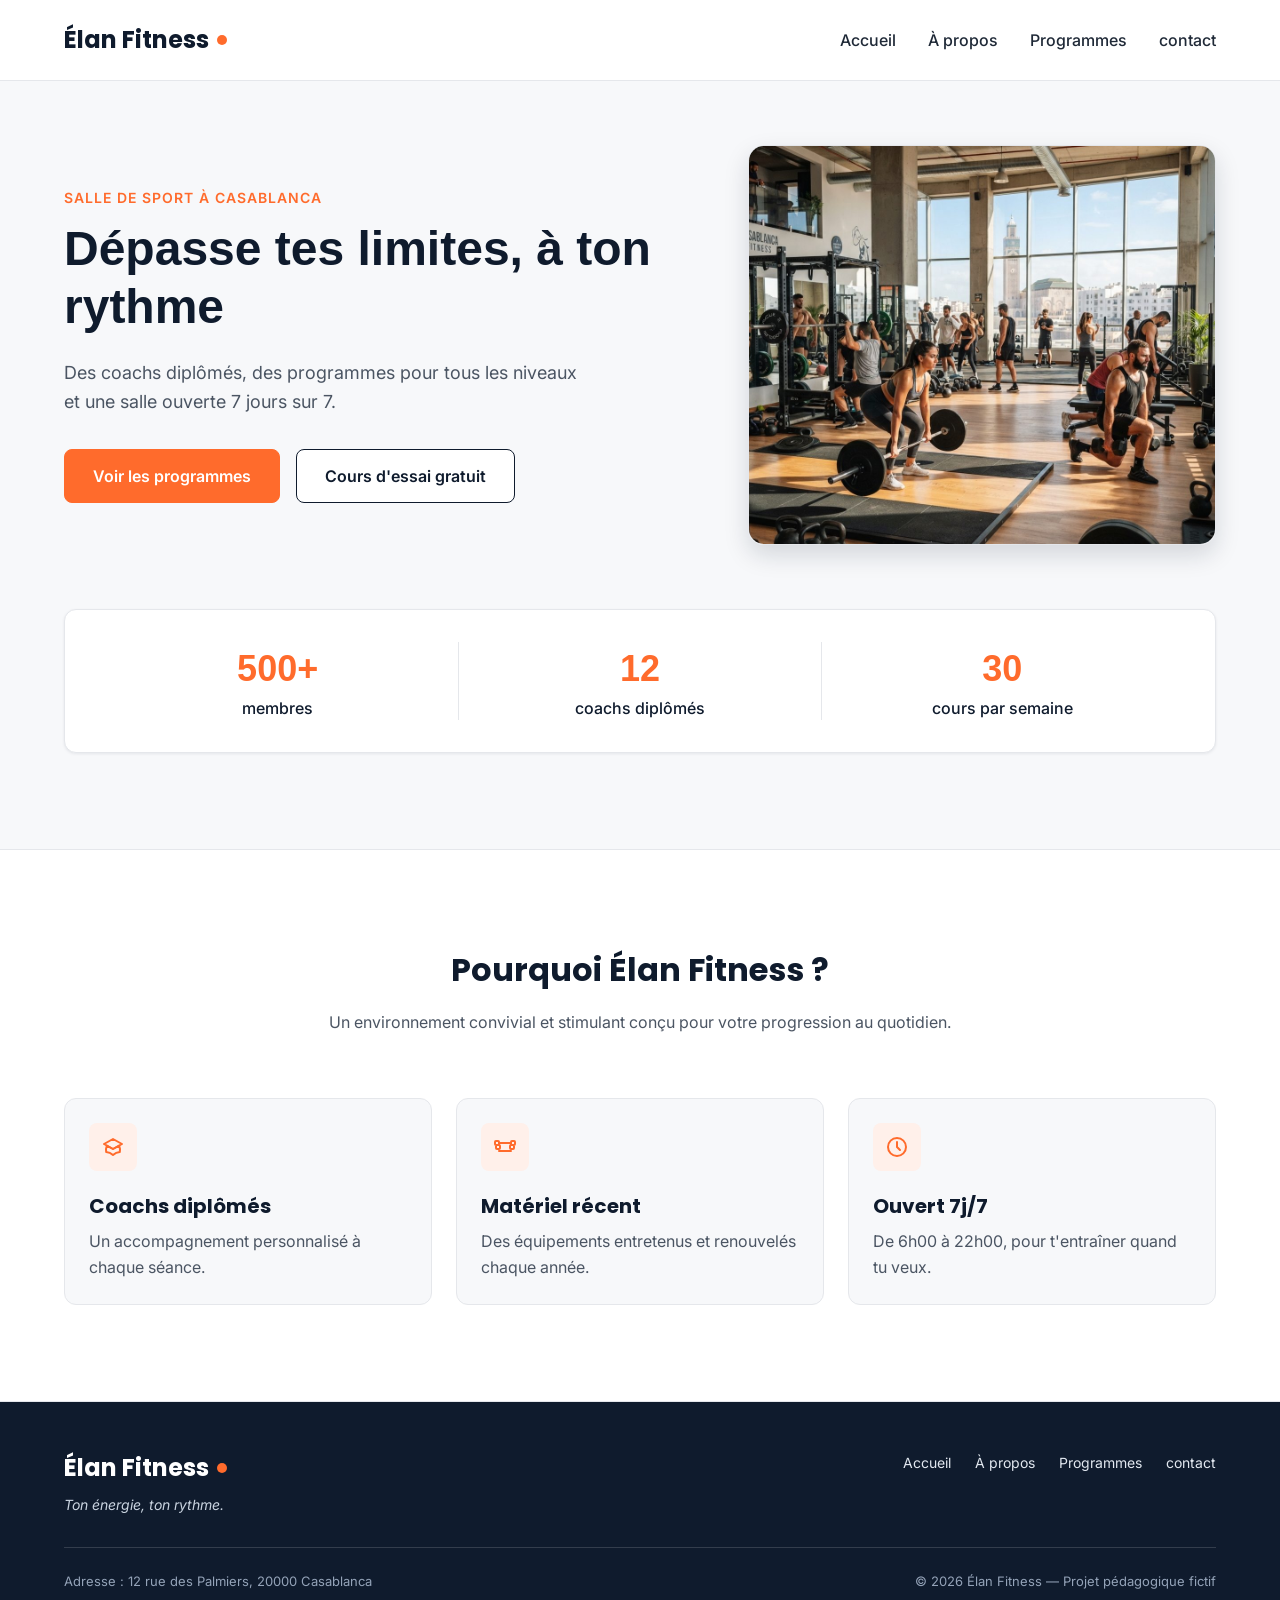
==== commit d1bcabe3: "contacte" ====
--- a/index.html
+++ b/index.html
@@ -24,7 +24,7 @@
           <li><a href="index.html" class="lien-actif">Accueil</a></li>
           <li><a href="apropos.html">À propos</a></li>
           <li><a href="programmes.html">Programmes</a></li>
-          <li><a href="contact.html">Programmes</a></li>
+          <li><a href="contact.html">contact</a></li>
         </ul>
       </nav>
     </div>
@@ -68,8 +68,7 @@
 
       </div>
     </section>
-
-    <section class="section section-blanche">
+      <section class="section section-blanche">
       <div class="conteneur">
 
         <div class="section-titre">
@@ -100,145 +99,9 @@
       </div>
     </section>
 
-    <section id="a-propos" class="section">
-      <div class="conteneur apropos-contenu">
+    
 
-        <div class="apropos-texte">
-          <p class="sur-titre">Notre histoire et notre mission</p>
-          <h2>Une communauté passionnée au cœur de Casablanca</h2>
-          <p>
-            Fondé avec la conviction que le sport doit être accessible, motivant et bienveillant,
-            Élan Fitness a été pensé comme un lieu d'énergie positive où chacun progresse à son rythme.
-          </p>
-          <p>
-            Que vous franchissiez pour la première fois la porte d'une salle ou que vous prépariez des
-            objectifs avancés, notre équipe de coachs certifiés vous accompagne au quotidien, sans
-            jugement et avec passion.
-          </p>
-
-          <ul class="valeurs">
-            <li class="valeur">
-              <div class="icone icone-petite"><img src="img/icone-check.svg" alt=""></div>
-              <span>Esprit bienveillant</span>
-            </li>
-            <li class="valeur">
-              <div class="icone icone-petite"><img src="img/icone-check.svg" alt=""></div>
-              <span>Suivi personnalisé</span>
-            </li>
-            <li class="valeur">
-              <div class="icone icone-petite"><img src="img/icone-check.svg" alt=""></div>
-              <span>Ambiance conviviale</span>
-            </li>
-          </ul>
-        </div>
-
-        <img class="apropos-image" src="img/equipe.jpg" alt="L'équipe de coachs d'Élan Fitness réunie dans la salle">
-
-      </div>
-    </section>
-
-    <section id="programmes" class="section">
-      <div class="conteneur">
-
-        <div class="section-titre">
-          <h2>Nos programmes</h2>
-          <p>Un programme pour chaque objectif</p>
-        </div>
-
-        <div class="cartes">
-
-          <article class="carte carte-programme">
-            <img src="img/musculation.jpg" alt="Une sportive soulève des haltères dans l'espace musculation">
-            <div class="programme-corps">
-              <span class="etiquette etiquette-orange">Tous niveaux</span>
-              <h3>Musculation</h3>
-              <p>Renforce ton corps et progresse avec un coach.</p>
-              <p class="duree"><img src="img/icone-duree.svg" alt="">60 min</p>
-            </div>
-          </article>
-
-          <article class="carte carte-programme">
-            <img src="img/yoga.jpg" alt="Un groupe pratique le yoga sur des tapis dans une salle lumineuse">
-            <div class="programme-corps">
-              <span class="etiquette etiquette-bleue">Débutant</span>
-              <h3>Yoga</h3>
-              <p>Gagne en souplesse et en sérénité.</p>
-              <p class="duree"><img src="img/icone-duree.svg" alt="">75 min</p>
-            </div>
-          </article>
-
-          <article class="carte carte-programme">
-            <img src="img/cardio.jpg" alt="Des sportifs suivent un circuit de cardio training avec des kettlebells">
-            <div class="programme-corps">
-              <span class="etiquette etiquette-verte">Intermédiaire</span>
-              <h3>Cardio training</h3>
-              <p>Des circuits dynamiques pour travailler ton endurance.</p>
-              <p class="duree"><img src="img/icone-duree.svg" alt="">45 min</p>
-            </div>
-          </article>
-
-          <article class="carte carte-programme">
-            <img src="img/boxe.jpg" alt="Une sportive frappe un sac de frappe pendant un cours de boxe fitness">
-            <div class="programme-corps">
-              <span class="etiquette etiquette-verte">Intermédiaire</span>
-              <h3>Boxe fitness</h3>
-              <p>Cardio et coordination, sans contact.</p>
-              <p class="duree"><img src="img/icone-duree.svg" alt="">50 min</p>
-            </div>
-          </article>
-
-        </div>
-
-        <div class="formules">
-
-          <div class="section-titre">
-            <h3>Nos formules</h3>
-            <p>Des abonnements flexibles adaptés à vos envies et objectifs</p>
-          </div>
-
-          <div class="cartes">
-
-            <article class="carte formule">
-              <h4>Essentiel</h4>
-              <p class="prix">250 MAD <span>/ mois</span></p>
-              <ul class="formule-liste">
-                <li>Accès à la salle</li>
-                <li>2 cours collectifs par semaine</li>
-                <li>Sans engagement</li>
-              </ul>
-              <a href="#contact" class="bouton bouton-secondaire">Choisir</a>
-            </article>
-
-            <article class="carte formule formule-populaire">
-              <p class="badge-populaire">Populaire</p>
-              <h4>Premium</h4>
-              <p class="prix">400 MAD <span>/ mois</span></p>
-              <ul class="formule-liste">
-                <li>Accès à la salle</li>
-                <li>Cours collectifs illimités</li>
-                <li>1 bilan avec un coach</li>
-              </ul>
-              <a href="#contact" class="bouton bouton-principal">Choisir</a>
-            </article>
-
-            <article class="carte formule">
-              <h4>Duo</h4>
-              <p class="prix">650 MAD <span>/ mois</span></p>
-              <p class="prix-note">pour 2 personnes</p>
-              <ul class="formule-liste">
-                <li>Accès à la salle pour deux</li>
-                <li>Cours collectifs illimités</li>
-                <li>Sans engagement</li>
-              </ul>
-              <a href="#contact" class="bouton bouton-secondaire">Choisir</a>
-            </article>
-
-          </div>
-        </div>
-
-      </div>
-    </section>
-
+   
   </main>
 
   <footer class="pied-de-page">
@@ -255,6 +118,7 @@
             <li><a href="index.html">Accueil</a></li>
             <li><a href="apropos.html">À propos</a></li>
             <li><a href="programmes.html">Programmes</a></li>
+            <li><a href="contact.html">contact</a></li>
           </ul>
         </nav>
       </div>
--- a/style.css
+++ b/style.css
@@ -204,11 +204,6 @@
   color: #FF6B2C;
 }
 
-.menu .lien-actif {
-  color: #FF6B2C;
-  font-weight: 600;
-  border-bottom-color: #FF6B2C;
-}
 
 .hero {
   padding: 64px 0 96px;
@@ -545,30 +540,183 @@
   font-size: 13px;
   color: #94A3B8;
 }
-
+/* style */
 
  .haut .en-tete {
   position: sticky;
   top: 0;
-  height: 50vh;
+  height: 60vh;
   background:#FFF4EE;
+  z-index: 0;
 
 }
 .haut h1 {
   position: absolute;
   top: 15vh;
-  left: 80vh;
+  left: 75vh;
   font-size: 45px;
   font-family: 'Times New Roman', Times, serif;
 }
 .haut p {
   position: absolute;
-  top: 22vh;
+  top: 24vh;
   left: 80vh;
-  font-size: 15px;
+  font-size: 10px;
   font-family: Cambria, Cochin, Georgia, Times, 'Times New Roman', serif;
 }
 
 .haut h1 span {
   color: #FF6B2C;
-}+}
+fieldset {
+    position: absolute;
+    top: 250px;
+    left: 520px;
+  border-radius: 25px; 
+  border: 1px solid wheat;
+  width: 300px;
+  height: 410px;
+  background-color: white;
+  display: flex
+
+
+}
+form .nomEmail{
+  display: flex; 
+  margin: 15px; 
+  padding: 15px;
+} 
+.name , .email{
+  border-style: none;
+   border-bottom: 1px solid rgb(90, 87, 87) ;
+    margin-right: 25px;
+}
+textarea {
+  width: 420px; 
+  height: 100px;
+  border-style: none;
+   border-bottom: 1px solid rgb(90, 87, 87) ;
+    margin: 8px;
+    padding: 15px;
+}
+ .name:focus ,.email:focus ,.sujet:focus , .message:focus {
+  outline: none;
+ border-bottom: 1px solid #FF6B2C;
+}
+form :focus-within label{
+  color: #FF6B2C;
+}
+
+.divSujet {
+  margin: 15px; 
+  padding: 15px;
+}
+.sujet {
+  border-style: none;
+   border-bottom: 1px solid rgb(90, 87, 87) ;
+}
+.btn {
+  background-color:  #FF6B2C;
+  padding: 5px;
+  margin-left: 40px;
+  margin-top: 10px;
+  position: absolute;
+  bottom: 10px;
+  border : 1px solid #FFF4EE;
+  border-radius: 10px;
+  color: white;
+}
+.btn:hover {
+color:#FF6B2C;
+background-color: #FFF4EE;
+}
+fieldset .info {
+  margin: 5px;
+  padding: 20px 50px 50px 50px;
+  background-color: #FF6B2C;
+border-radius: 25px;
+  color: white;
+}
+
+.info p {
+    font-size: 14px;
+    line-height: 1.6;
+    color: #d9dee8;
+    margin-bottom: 35px;
+}
+.info h2 {
+    font-size: 25px;
+    font-weight: 700;
+    margin-bottom: 20px;
+    line-height: 1.3;
+}
+
+.infotele {
+    display: flex;
+    align-items: center;
+    gap: 20px;
+    margin-bottom: 35px;
+}
+
+.infotele img {
+    width: 25px;
+    height: 25px;
+}
+
+.infotele div {
+    display: flex;
+    flex-direction: column;
+    gap: 8px;
+}
+
+.infotele span {
+    font-size: 14px;
+    color: white;
+}
+
+
+
+.infoemail {
+    display: flex;
+    align-items: center;
+
+    gap: 20px;
+
+    margin-bottom: 35px;
+}
+
+.infoemail img {
+    width: 25px;
+    height: 25px;
+
+}
+
+.infoemail span {
+    font-size: 14px;
+    color: white;
+}
+
+
+
+
+.infolocal {
+    display: flex;
+    align-items: center;
+
+    gap: 20px;
+}
+
+.infolocal img {
+    width: 25px;
+    height: 25px;
+
+    object-fit: contain;
+}
+
+.infolocal div {
+    font-size: 14px;
+    color: white;
+}
+
+
+
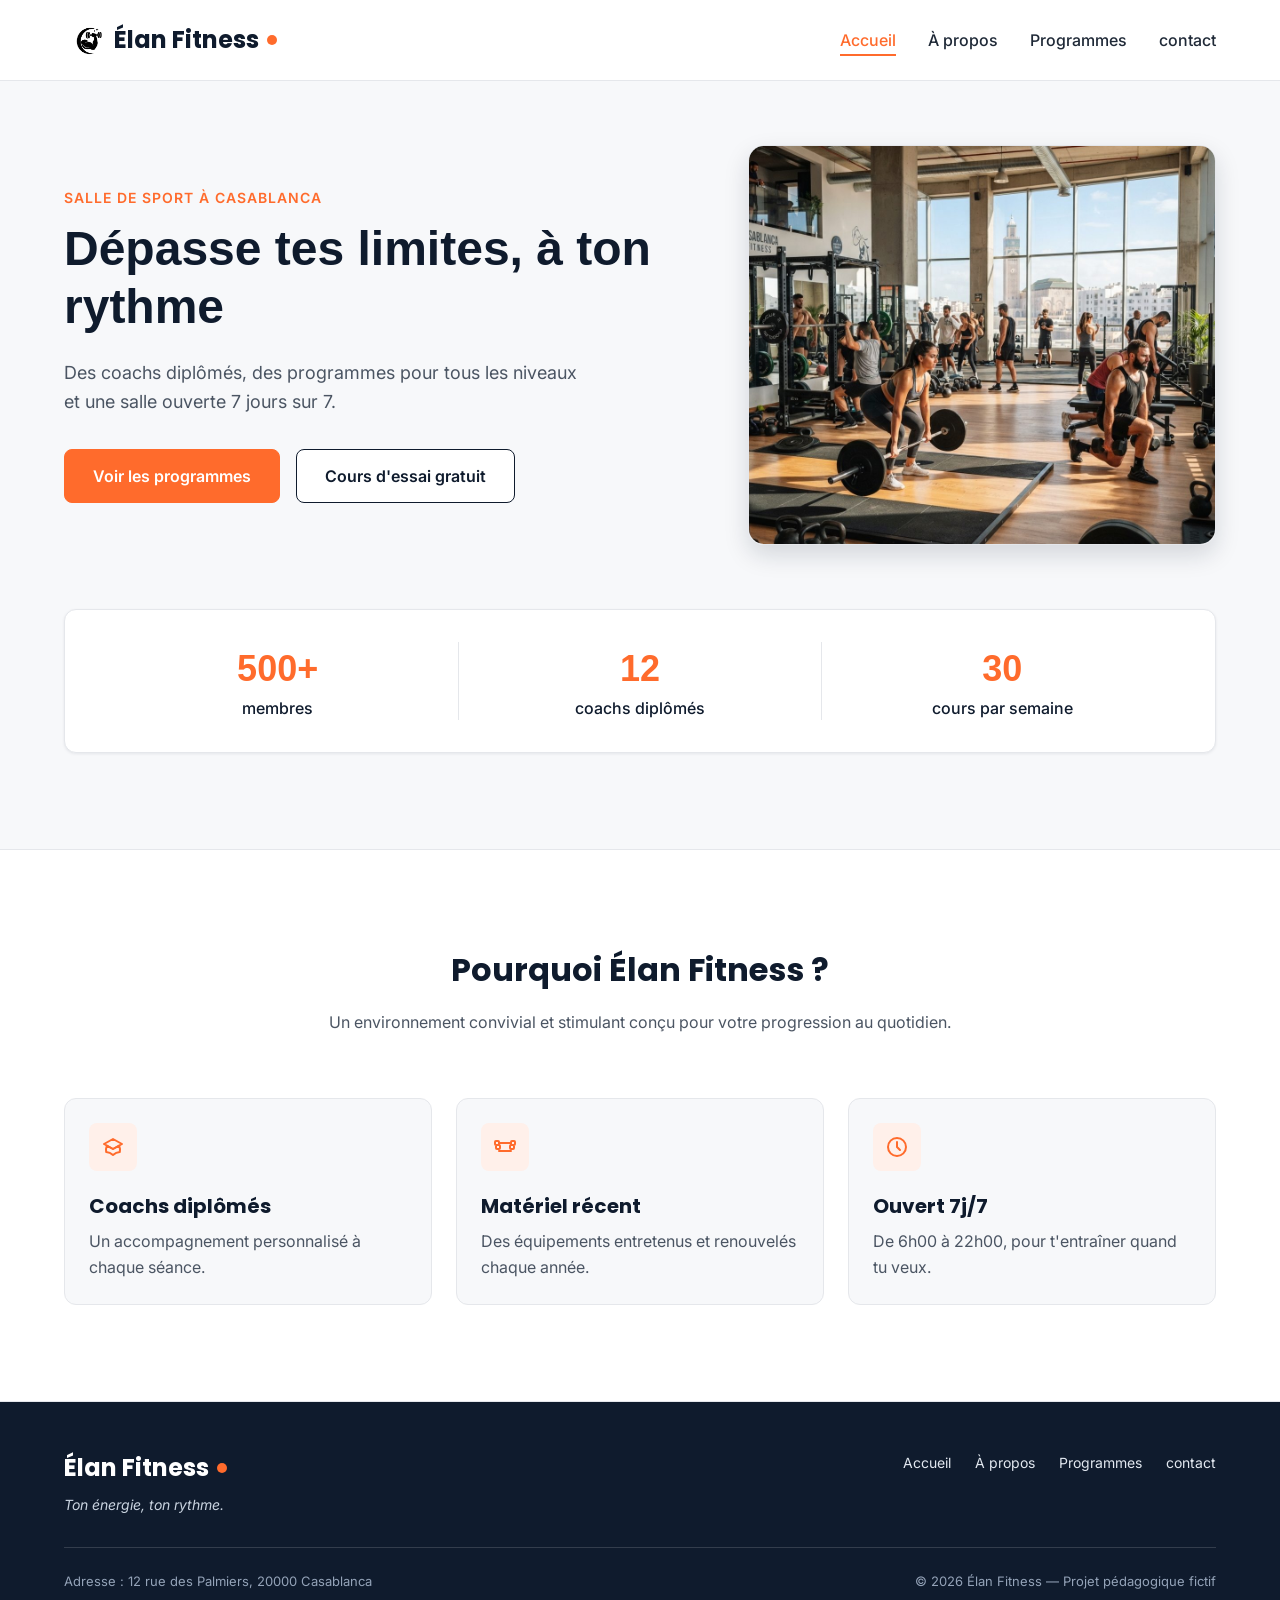
==== commit d71a0911: "'responsive'" ====
--- a/index.html
+++ b/index.html
@@ -17,11 +17,11 @@
 
   <header class="en-tete">
     <div class="conteneur en-tete-contenu">
-      <a href="#accueil" class="logo">Élan Fitness</a>
+      <a href="#accueil" class="logo"> <img src="img/logo2.png" alt="" width="50px">Élan Fitness</a>
 
       <nav aria-label="Navigation principale">
         <ul class="menu">
-          <li><a href="index.html" class="lien-actif">Accueil</a></li>
+          <li><a href="index.html" class="lien-actif" style="   color: #FF6B2C;border-bottom: 2px solid #FF6B2C;">Accueil</a></li>
           <li><a href="apropos.html">À propos</a></li>
           <li><a href="programmes.html">Programmes</a></li>
           <li><a href="contact.html">contact</a></li>
--- a/style.css
+++ b/style.css
@@ -545,23 +545,26 @@
  .haut .en-tete {
   position: sticky;
   top: 0;
-  height: 60vh;
-  background:#FFF4EE;
+  height: 50vh;
   z-index: 0;
 
+}
+.bas {
+   background:#FFF4EE;
+   height: 50vh;
 }
 .haut h1 {
   position: absolute;
   top: 15vh;
-  left: 75vh;
+  left: 65vh;
   font-size: 45px;
   font-family: 'Times New Roman', Times, serif;
 }
 .haut p {
   position: absolute;
   top: 24vh;
-  left: 80vh;
-  font-size: 10px;
+  left: 70vh;
+  font-size: 15px;
   font-family: Cambria, Cochin, Georgia, Times, 'Times New Roman', serif;
 }
 
@@ -570,14 +573,15 @@
 }
 fieldset {
     position: absolute;
-    top: 250px;
-    left: 520px;
+    top: 300px;
+    left: 450px;
   border-radius: 25px; 
   border: 1px solid wheat;
   width: 300px;
   height: 410px;
   background-color: white;
   display: flex
+ 
 
 
 }
@@ -599,12 +603,18 @@
     margin: 8px;
     padding: 15px;
 }
+.message {
+    max-height: 100px;
+     max-width: 100%;
+}
  .name:focus ,.email:focus ,.sujet:focus , .message:focus {
   outline: none;
  border-bottom: 1px solid #FF6B2C;
 }
-form :focus-within label{
-  color: #FF6B2C;
+.nomEmail > div:focus-within label,
+.divSujet:focus-within label,
+.divtext:focus-within label {
+    color: #FF6B2C;
 }
 
 .divSujet {
@@ -718,5 +728,126 @@
     color: white;
 }
 
-
-
+.footercontact {
+  display:flex ;
+  align-items: center;
+  position: absolute;
+  bottom: 0px;
+  justify-content: center;
+    width: 100%;
+    height: 50px;
+    padding: 80px;
+    background-color: #FFF4EE;
+}
+
+.footercontact .div1 {
+  display: flex;
+  align-items: center;
+  justify-content: left;
+  
+}
+.footercontact .div1 .img1{
+    position: absolute;
+    left: 120px;
+}
+.footercontact .div2{
+    display: flex;
+    gap:20px;
+    position: absolute;
+    right: 90px;
+}
+.footercontact .div1 img{
+    width: 120px;
+    height: 55px;
+
+}
+.footercontact .div2 img{
+    width: 25px;
+    height: 25px;
+
+}
+   /* responsive */
+   form {
+    max-width: 100%;
+   }
+   /* @media (max-width: 767px) {
+    nav {
+        flex-direction: column;
+        gap: 15px;
+    }
+} */
+ @media (max-width: 767px) {
+
+  .conteneur {
+    padding: 0 15px;
+  }
+.bas .info{
+  width: 280px;
+}
+.bas form {
+  max-width: 200px;
+ height: 100%;
+}
+.sujet {
+  width: 50px;
+  height: 5px;
+}
+  .section {
+    padding: 50px 0;
+  }
+
+  /* MENU */
+  .menu {
+    gap: 12px;
+    flex-wrap: wrap;
+    justify-content: center;
+  }
+
+  .menu a {
+    font-size: 14px;
+  }
+
+  /* CONTACT */
+  .haut h1 {
+    left: 20px;
+    top: 100px;
+    font-size: 35px;
+  }
+
+  .haut p {
+    left: 20px;
+    top: 170px;
+  }
+
+  fieldset {
+    left: 20px;
+      max-width: 100%;
+  }
+
+  textarea {
+    width: 100%;
+  }
+
+  form .nomEmail {
+    flex-wrap: wrap;
+    gap: 15px;
+  }
+
+  .name,
+  .email {
+    width: 100%;
+  }
+
+  .footercontact {
+    padding: 20px;
+  }
+
+  .footercontact .div1 .img1 {
+    left: 20px;
+  }
+
+  .footercontact .div2 {
+    right: 20px;
+  }
+}
+ 
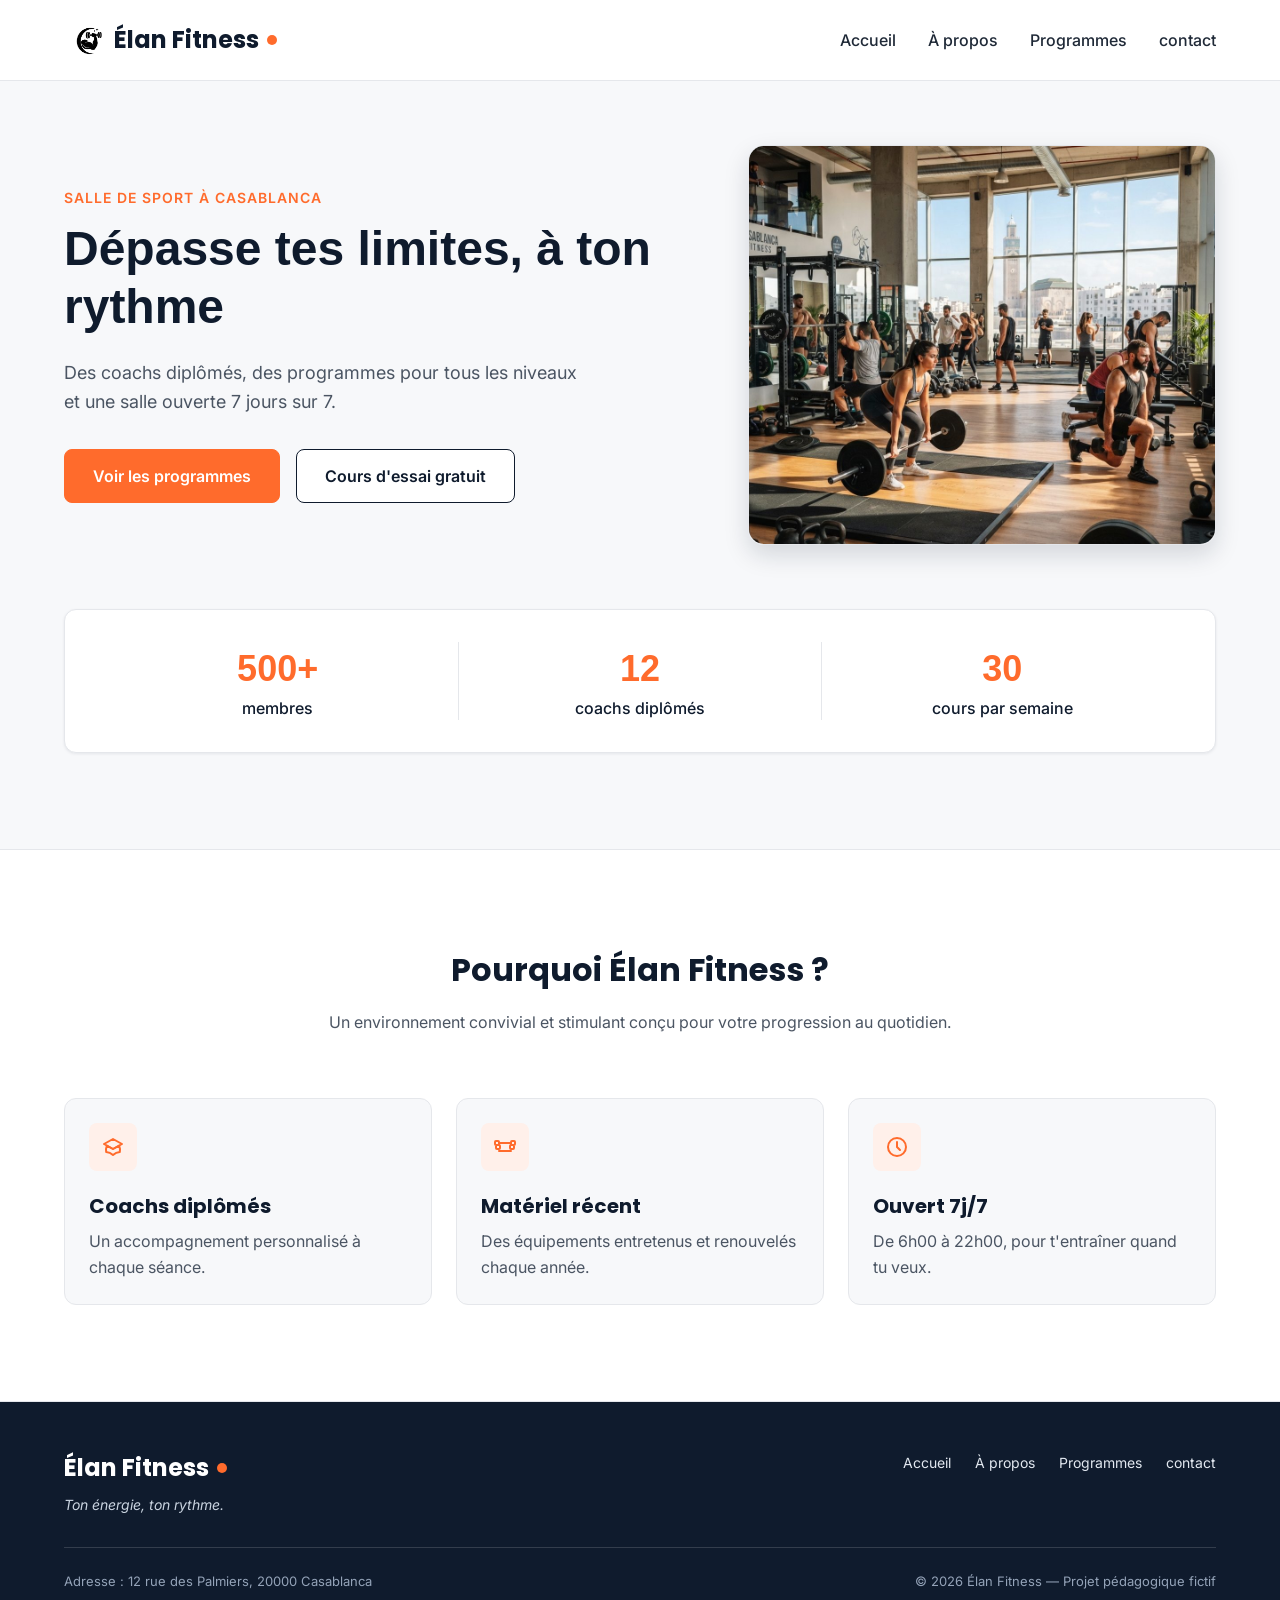
==== commit d0f1ca25: "autre amileoration" ====
--- a/index.html
+++ b/index.html
@@ -3,9 +3,8 @@
 <head>
   <meta charset="UTF-8">
   <meta name="viewport" content="width=device-width, initial-scale=1">
-  <meta name="description" content="Élan Fitness, salle de sport à Casablanca : musculation, yoga, cardio et boxe fitness avec des coachs diplômés. Réservez votre cours d'essai gratuit.">
+  <meta name="description" content="Elan Fitness, salle de sport a Casablanca : musculation, yoga, cardio et boxe fitness avec des coachs diplomes. Réservez votre cours d'essai gratuit.">
   <title>Élan Fitness | Salle de sport à Casablanca</title>
-
   <link rel="preconnect" href="https://fonts.googleapis.com">
   <link rel="preconnect" href="https://fonts.gstatic.com" crossorigin>
   <link href="https://fonts.googleapis.com/css2?family=Inter:wght@400;500;600&family=Poppins:wght@600;700;800&display=swap" rel="stylesheet">
@@ -17,11 +16,11 @@
 
   <header class="en-tete">
     <div class="conteneur en-tete-contenu">
-      <a href="#accueil" class="logo"> <img src="img/logo2.png" alt="" width="50px">Élan Fitness</a>
+      <a href="#accueil" class="logo"> <img src="img/logo2.png" alt="Logo Elan Fitness" width="50px">Élan Fitness</a>
 
       <nav aria-label="Navigation principale">
         <ul class="menu">
-          <li><a href="index.html" class="lien-actif" style="   color: #FF6B2C;border-bottom: 2px solid #FF6B2C;">Accueil</a></li>
+          <li><a href="index.html"  >Accueil</a></li>
           <li><a href="apropos.html">À propos</a></li>
           <li><a href="programmes.html">Programmes</a></li>
           <li><a href="contact.html">contact</a></li>
--- a/style.css
+++ b/style.css
@@ -14,6 +14,9 @@
   line-height: 1.5;
   color: #1F2937;
   background-color: #F7F8FA;
+  min-height: 100vh;
+  /* display: flex;
+  flex-direction: column; */
 }
 
 h1, h2, h3, h4 {
@@ -542,312 +545,417 @@
 }
 /* style */
 
- .haut .en-tete {
-  position: sticky;
-  top: 0;
-  height: 50vh;
-  z-index: 0;
-
-}
+
+.haut {
+    height: 480px;
+   
+}
+
+.haut .en-tete {
+    height: 100%;
+}
+
+.haut h1 {
+    font-size: 45px;
+    font-family: 'Times New Roman', Times, serif;
+    margin-bottom: 20px;
+    margin-top: 50px;
+    text-align: center;
+}
+
+.haut h1 span {
+    color: #FF6B2C;
+}
+
+.haut p {
+    text-align: center;
+    font-size: 15px;
+    font-family: Cambria, Georgia, serif;
+}
+
+
 .bas {
-   background:#FFF4EE;
-   height: 50vh;
-}
-.haut h1 {
-  position: absolute;
-  top: 15vh;
-  left: 65vh;
-  font-size: 45px;
-  font-family: 'Times New Roman', Times, serif;
-}
-.haut p {
-  position: absolute;
-  top: 24vh;
-  left: 70vh;
-  font-size: 15px;
-  font-family: Cambria, Cochin, Georgia, Times, 'Times New Roman', serif;
-}
-
-.haut h1 span {
-  color: #FF6B2C;
-}
+    height: 400px;
+    background: #FFF4EE;
+    position: relative;
+
+}
+
 fieldset {
+    width: 840px;
     position: absolute;
-    top: 300px;
-    left: 450px;
-  border-radius: 25px; 
-  border: 1px solid wheat;
-  width: 300px;
-  height: 410px;
-  background-color: white;
-  display: flex
- 
-
-
-}
-form .nomEmail{
-  display: flex; 
-  margin: 15px; 
-  padding: 15px;
-} 
-.name , .email{
-  border-style: none;
-   border-bottom: 1px solid rgb(90, 87, 87) ;
-    margin-right: 25px;
-}
-textarea {
-  width: 420px; 
-  height: 100px;
-  border-style: none;
-   border-bottom: 1px solid rgb(90, 87, 87) ;
-    margin: 8px;
-    padding: 15px;
-}
-.message {
-    max-height: 100px;
-     max-width: 100%;
-}
- .name:focus ,.email:focus ,.sujet:focus , .message:focus {
-  outline: none;
- border-bottom: 1px solid #FF6B2C;
-}
+    top: -150px;
+    left: 50%;
+    transform: translateX(-50%);
+    display: flex;
+    background: white;
+    border: 1px solid wheat;
+    border-radius: 25px;
+    z-index: 10;
+}
+
+
+
+
+fieldset .info {
+    width: 360px;
+    margin: 5px;
+    padding-left: 30px;
+    padding-right: 20px;
+    padding-bottom: 80px;
+    padding-top: 40px;
+    background: #FF6B2C;
+    border-radius: 25px;
+    color: white;
+    text-align: center;
+}
+
+.info h2 {
+    font-size: 25px;
+    margin-bottom: 25px;
+}
+
+.info p {
+    font-size: 14px;
+    margin-bottom: 35px;
+}
+
+
+
+
+.infotele {
+    display: flex;
+    align-items: center;
+    gap: 20px;
+    margin-bottom: 30px;
+}
+
+.infotele img {
+    width: 25px;
+    height: 25px;
+}
+
+.infotele div {
+    display: flex;
+    flex-direction: column;
+    gap: 8px;
+}
+
+.infotele span {
+    font-size: 14px;
+}
+
+
+.infoemail {
+    display: flex;
+    align-items: center;
+    gap: 20px;
+    margin-bottom: 30px;
+}
+
+.infoemail img {
+    width: 25px;
+    height: 25px;
+}
+
+.infoemail span {
+    font-size: 14px;
+}
+
+
+.infolocal {
+    display: flex;
+    align-items: center;
+    gap: 20px;
+}
+.infolocal img {
+    width: 25px;
+    height: 25px;
+}
+
+.infolocal div {
+    font-size: 14px;
+}
+
+
+
+fieldset form {
+    flex: 1;
+    padding: 30px 25px;
+}
+
+
+/* nom + email */
+
+.nomEmail {
+    display: flex;
+    gap: 35px;
+    margin-bottom: 25px;
+}
+
+.nomEmail > div {
+    width: 50%;
+}
+
+.name,.email,.sujet {
+    width: 100%;
+    border-style: none;
+    border-bottom: 1px solid #777;
+    padding: 8px 0;
+    background: transparent;
+}
+
+.name:focus,.email:focus,.sujet:focus,.message:focus {
+    outline: none;
+    border-bottom: 1px solid #FF6B2C;
+}
+
+
 .nomEmail > div:focus-within label,
 .divSujet:focus-within label,
 .divtext:focus-within label {
     color: #FF6B2C;
 }
 
+
+
 .divSujet {
-  margin: 15px; 
-  padding: 15px;
-}
+    margin-bottom: 25px;
+}
+
 .sujet {
-  border-style: none;
-   border-bottom: 1px solid rgb(90, 87, 87) ;
-}
+    margin-top: 8px;
+}
+
+
+/* message */
+
+.divtext {
+    margin-bottom: 20px t;
+    padding: 0 ;
+}
+
+textarea {
+    width: 100%;
+    height: 100px;
+    margin-top: 8px;
+    padding: 10px;
+    border: none;
+    border-bottom: 1px solid #777;
+}
+
+
+
 .btn {
-  background-color:  #FF6B2C;
-  padding: 5px;
-  margin-left: 40px;
-  margin-top: 10px;
-  position: absolute;
-  bottom: 10px;
-  border : 1px solid #FFF4EE;
-  border-radius: 10px;
-  color: white;
-}
+    background: #FF6B2C;
+
+    color: white;
+
+    border: none;
+
+    border-radius: 10px;
+
+    padding: 8px 18px;
+
+    cursor: pointer;
+}
+
 .btn:hover {
-color:#FF6B2C;
-background-color: #FFF4EE;
-}
-fieldset .info {
-  margin: 5px;
-  padding: 20px 50px 50px 50px;
-  background-color: #FF6B2C;
-border-radius: 25px;
-  color: white;
-}
-
-.info p {
-    font-size: 14px;
-    line-height: 1.6;
-    color: #d9dee8;
-    margin-bottom: 35px;
-}
-.info h2 {
-    font-size: 25px;
-    font-weight: 700;
-    margin-bottom: 20px;
-    line-height: 1.3;
-}
-
-.infotele {
+    background: #FFF4EE;
+
+    color: #FF6B2C;
+}
+
+
+.footercontact {
+    height: 100px;
+
     display: flex;
     align-items: center;
-    gap: 20px;
-    margin-bottom: 35px;
-}
-
-.infotele img {
-    width: 25px;
-    height: 25px;
-}
-
-.infotele div {
-    display: flex;
-    flex-direction: column;
-    gap: 8px;
-}
-
-.infotele span {
-    font-size: 14px;
-    color: white;
-}
-
-
-
-.infoemail {
-    display: flex;
-    align-items: center;
-
-    gap: 20px;
-
-    margin-bottom: 35px;
-}
-
-.infoemail img {
-    width: 25px;
-    height: 25px;
-
-}
-
-.infoemail span {
-    font-size: 14px;
-    color: white;
-}
-
-
-
-
-.infolocal {
-    display: flex;
-    align-items: center;
-
-    gap: 20px;
-}
-
-.infolocal img {
-    width: 25px;
-    height: 25px;
-
-    object-fit: contain;
-}
-
-.infolocal div {
-    font-size: 14px;
-    color: white;
-}
-
-.footercontact {
-  display:flex ;
-  align-items: center;
-  position: absolute;
-  bottom: 0px;
-  justify-content: center;
-    width: 100%;
-    height: 50px;
-    padding: 80px;
-    background-color: #FFF4EE;
-}
-
-.footercontact .div1 {
-  display: flex;
-  align-items: center;
-  justify-content: left;
+
+    background: #FFF4EE;
+}
+
+.en-tete .menu a.active {
+    color: #FF6B2C;
+    border-bottom: 2px solid #FF6B2C;
+}
+
+
+.bas {
+    flex: 1;
+}
+
+.section {
+    flex: 1;
+}
+/* 
+ TABLETTES */
   
-}
-.footercontact .div1 .img1{
-    position: absolute;
-    left: 120px;
-}
-.footercontact .div2{
-    display: flex;
-    gap:20px;
-    position: absolute;
-    right: 90px;
-}
-.footercontact .div1 img{
-    width: 120px;
-    height: 55px;
-
-}
-.footercontact .div2 img{
-    width: 25px;
-    height: 25px;
-
-}
-   /* responsive */
-   form {
-    max-width: 100%;
-   }
-   /* @media (max-width: 767px) {
-    nav {
+@media (min-width: 768px) and (max-width: 1023px) {
+
+    .hero-contenu,
+    .apropos-contenu {
+        gap: 20px;
+    }
+
+    .hero-texte h1 {
+        font-size: 38px;
+    }
+
+    .cartes {
+        flex-wrap: wrap;
+    }
+
+    .cartes .carte {
+        flex: 1 1 45%;
+    }
+
+    fieldset {
+        width: 90%;
+    }
+
+    fieldset .info {
+        width: 320px;
+    }
+
+    .bas {
+        min-height: 750px;
+    }
+}
+
+
+ /* IPAD PRO */
+
+
+@media (min-width: 1024px) and (max-width: 1400px) {
+
+    .bas {
+        min-height: 700px;
+    }
+}
+
+
+/* MOBILES */
+
+@media (max-width: 767px) {
+
+    /* Header */
+
+    .en-tete-contenu {
+        height: auto;
+        flex-wrap: wrap;
+        gap: 15px;
+        padding: 15px;
+    }
+
+    .menu {
+        flex-wrap: wrap;
+        gap: 15px;
+    }
+
+
+    /* Accueil et  propos */
+
+    .hero-contenu,
+    .apropos-contenu {
         flex-direction: column;
+    }
+
+    .hero-texte h1 {
+        font-size: 32px;
+    }
+
+    .hero-image,
+    .apropos-image {
+        width: 100%;
+        height: 260px;
+    }
+
+
+    /* Carte et valeurs */
+
+    .cartes {
+        flex-direction: column;
+    }
+
+    .valeurs {
+        flex-wrap: wrap;
+    }
+
+
+    /* Contact  */
+
+    .haut {
+        height: 400px;
+    }
+
+    .haut h1 {
+        top: 100px;
+        width: 100%;
+        padding: 0 15px;
+        font-size: 30px;
+        text-align: center;
+        white-space: normal;
+    }
+
+    .haut p {
+        top: 175px;
+        width: 90%;
+        font-size: 14px;
+    }
+
+
+    /* formulaire */
+
+    .bas {
+        min-height: 570px;
+    }
+
+    fieldset {
+        width: 92%;
+        height: auto;
+        min-height: 500px;
+        top: -40px;
+        display: block;
+    }
+
+    fieldset .info {
+        display: none;
+    }
+
+    fieldset form {
+        width: 100%;
+        padding: 25px;
+    }
+
+    .nomEmail {
+        display: block;
+        margin-bottom: 10px;
+    }
+
+    .nomEmail > div {
+        width: 100%;
+        margin-bottom: 20px;
+    }
+
+    .name,
+    .email,
+    .sujet,
+    textarea {
+        width: 100%;
+    }
+
+
+    /* Footer */
+
+    .pied-haut,
+    .pied-bas {
+        flex-wrap: wrap;
         gap: 15px;
     }
-} */
- @media (max-width: 767px) {
-
-  .conteneur {
-    padding: 0 15px;
-  }
-.bas .info{
-  width: 280px;
-}
-.bas form {
-  max-width: 200px;
- height: 100%;
-}
-.sujet {
-  width: 50px;
-  height: 5px;
-}
-  .section {
-    padding: 50px 0;
-  }
-
-  /* MENU */
-  .menu {
-    gap: 12px;
-    flex-wrap: wrap;
-    justify-content: center;
-  }
-
-  .menu a {
-    font-size: 14px;
-  }
-
-  /* CONTACT */
-  .haut h1 {
-    left: 20px;
-    top: 100px;
-    font-size: 35px;
-  }
-
-  .haut p {
-    left: 20px;
-    top: 170px;
-  }
-
-  fieldset {
-    left: 20px;
-      max-width: 100%;
-  }
-
-  textarea {
-    width: 100%;
-  }
-
-  form .nomEmail {
-    flex-wrap: wrap;
-    gap: 15px;
-  }
-
-  .name,
-  .email {
-    width: 100%;
-  }
-
-  .footercontact {
-    padding: 20px;
-  }
-
-  .footercontact .div1 .img1 {
-    left: 20px;
-  }
-
-  .footercontact .div2 {
-    right: 20px;
-  }
-}
- 
+}
+
+
+
+
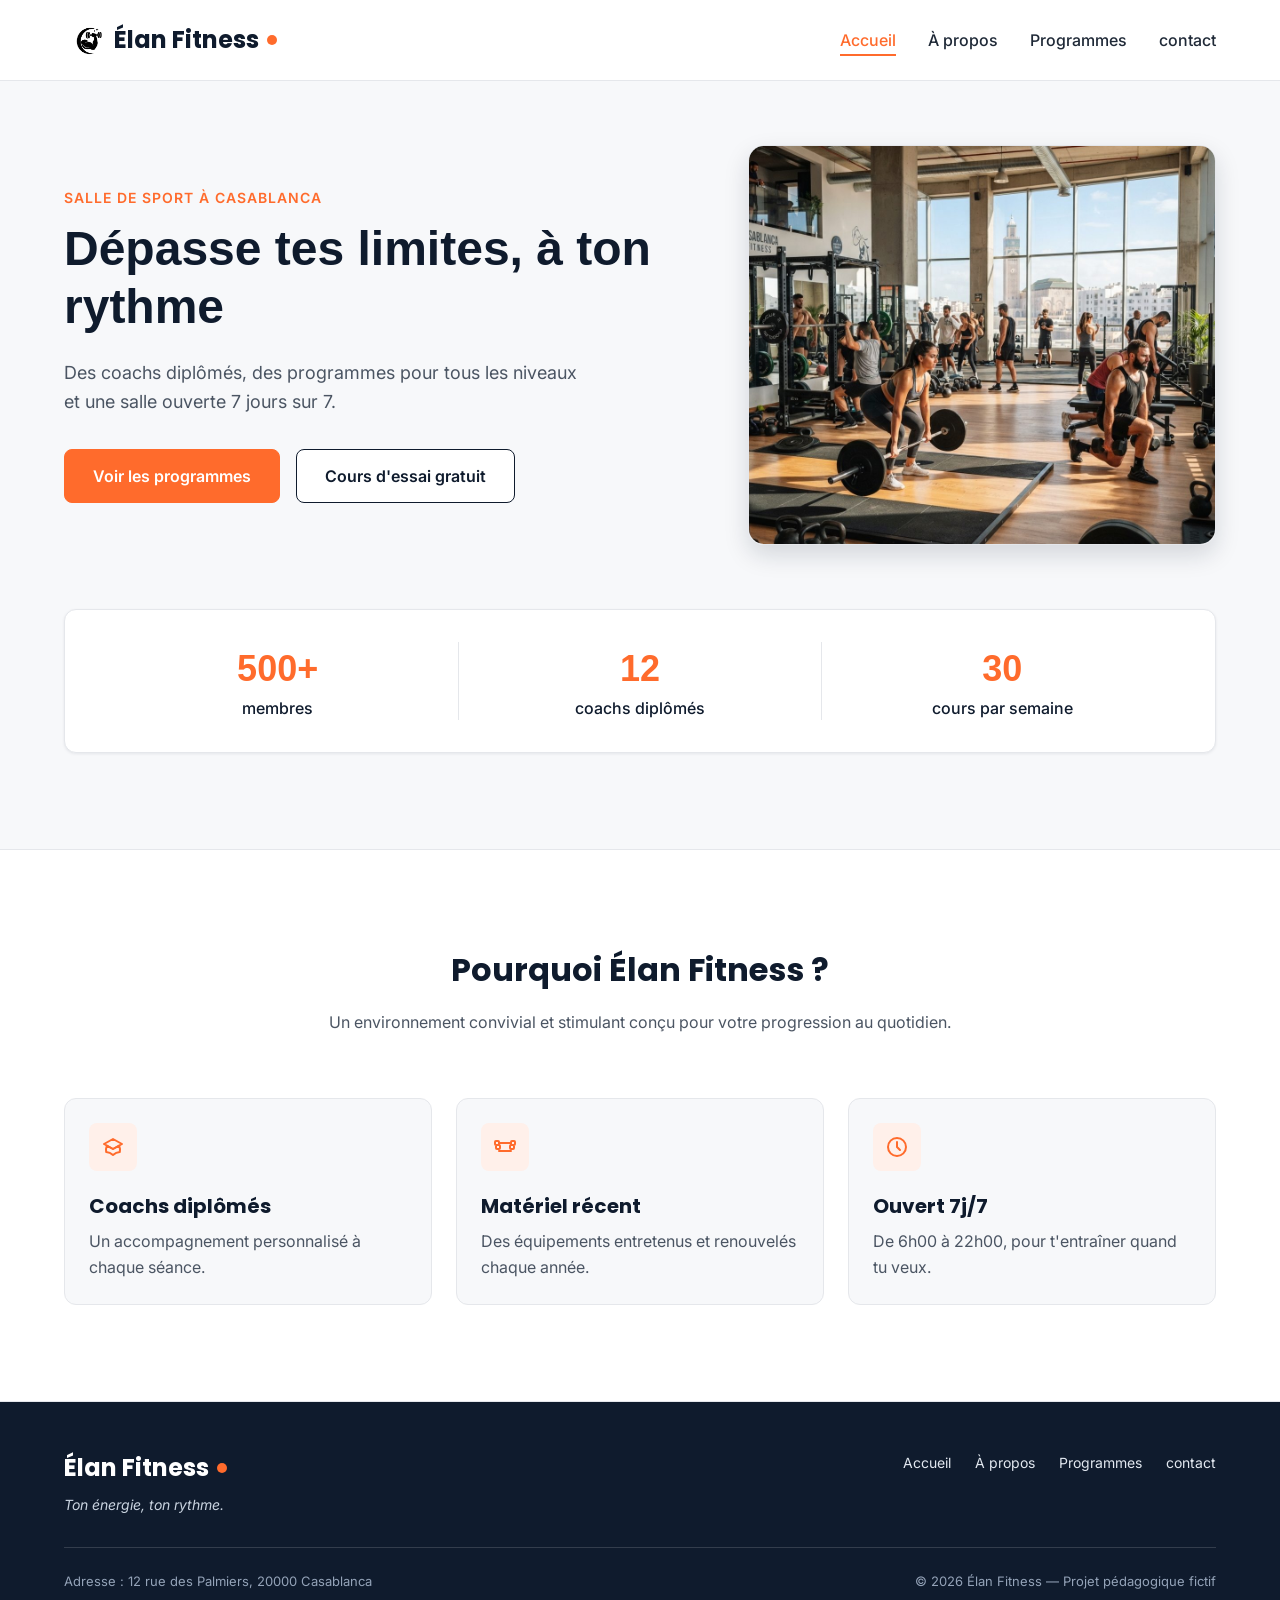
==== commit d6820aba: "'version_finale'" ====
--- a/index.html
+++ b/index.html
@@ -16,11 +16,11 @@
 
   <header class="en-tete">
     <div class="conteneur en-tete-contenu">
-      <a href="#accueil" class="logo"> <img src="img/logo2.png" alt="Logo Elan Fitness" width="50px">Élan Fitness</a>
+      <a href="#accueil" class="logo"> <img src="img/logo2.png" alt="Logo Elan Fitness" width="50">Élan Fitness</a>
 
       <nav aria-label="Navigation principale">
         <ul class="menu">
-          <li><a href="index.html"  >Accueil</a></li>
+          <li><a href="index.html" style="  color: #FF6B2C;border-bottom: 2px solid #FF6B2C;" >Accueil</a></li>
           <li><a href="apropos.html">À propos</a></li>
           <li><a href="programmes.html">Programmes</a></li>
           <li><a href="contact.html">contact</a></li>
@@ -42,8 +42,8 @@
               Des coachs diplômés, des programmes pour tous les niveaux et une salle ouverte 7 jours sur 7.
             </p>
             <div class="boutons">
-              <a href="#programmes" class="bouton bouton-principal">Voir les programmes</a>
-              <a href="#contact" class="bouton bouton-secondaire">Cours d'essai gratuit</a>
+              <a href="programmes.html" class="bouton bouton-principal">Voir les programmes</a>
+              <a href="contact.html" class="bouton bouton-secondaire">Cours d'essai gratuit</a>
             </div>
           </div>
 
--- a/style.css
+++ b/style.css
@@ -543,12 +543,11 @@
   font-size: 13px;
   color: #94A3B8;
 }
-/* style */
-
+/* mon style */
+/*  En-tête */
 
 .haut {
     height: 480px;
-   
 }
 
 .haut .en-tete {
@@ -574,12 +573,17 @@
 }
 
 
+/* Section principale */
+
 .bas {
     height: 400px;
     background: #FFF4EE;
     position: relative;
-
-}
+}
+.bas {
+    flex: 1;
+}
+
 
 fieldset {
     width: 840px;
@@ -595,7 +599,7 @@
 }
 
 
-
+/* Informations de contact  */
 
 fieldset .info {
     width: 360px;
@@ -621,7 +625,7 @@
 }
 
 
-
+/* Téléphone */
 
 .infotele {
     display: flex;
@@ -646,6 +650,8 @@
 }
 
 
+/* Email */
+
 .infoemail {
     display: flex;
     align-items: center;
@@ -663,11 +669,14 @@
 }
 
 
+/* Adresse */
+
 .infolocal {
     display: flex;
     align-items: center;
     gap: 20px;
 }
+
 .infolocal img {
     width: 25px;
     height: 25px;
@@ -678,6 +687,7 @@
 }
 
 
+/*  Formulaire de contact */
 
 fieldset form {
     flex: 1;
@@ -685,7 +695,7 @@
 }
 
 
-/* nom + email */
+/* Nom et email */
 
 .nomEmail {
     display: flex;
@@ -696,6 +706,9 @@
 .nomEmail > div {
     width: 50%;
 }
+
+
+/* Champs du formulaire */
 
 .name,.email,.sujet {
     width: 100%;
@@ -705,11 +718,16 @@
     background: transparent;
 }
 
+
+/* Effet au focus */
+
 .name:focus,.email:focus,.sujet:focus,.message:focus {
     outline: none;
     border-bottom: 1px solid #FF6B2C;
 }
 
+
+/* Couleur des labels au focus */
 
 .nomEmail > div:focus-within label,
 .divSujet:focus-within label,
@@ -718,6 +736,7 @@
 }
 
 
+/* Sujet */
 
 .divSujet {
     margin-bottom: 25px;
@@ -728,11 +747,11 @@
 }
 
 
-/* message */
+/* Message */
 
 .divtext {
     margin-bottom: 20px t;
-    padding: 0 ;
+    padding: 0;
 }
 
 textarea {
@@ -745,50 +764,46 @@
 }
 
 
+/* Bouton d'envoi */
 
 .btn {
     background: #FF6B2C;
-
     color: white;
-
     border: none;
-
     border-radius: 10px;
-
     padding: 8px 18px;
-
     cursor: pointer;
 }
 
 .btn:hover {
     background: #FFF4EE;
-
     color: #FF6B2C;
 }
 
+
+/* Footer */
 
 .footercontact {
     height: 100px;
-
     display: flex;
     align-items: center;
-
     background: #FFF4EE;
 }
 
-.en-tete .menu a.active {
-    color: #FF6B2C;
-    border-bottom: 2px solid #FF6B2C;
-}
-
-
-.bas {
-    flex: 1;
-}
+
+
+
+
+
+
+/*  Sections  */
 
 .section {
     flex: 1;
 }
+
+/* responsive */
+
 /* 
  TABLETTES */
   
@@ -958,4 +973,35 @@
 
 
 
-
+/* Animation de formulaire */
+fieldset {
+    transition: transform 0.3s ease, box-shadow 0.3s ease;
+}
+fieldset:hover {
+    transform: translate(-50%, -5px); 
+    box-shadow: 0 10px 25px rgba(0, 0, 0, 0.12);
+}
+
+
+
+
+
+
+
+
+
+
+/* Details des programmes */
+.carte-programme details {
+    margin-top: 15px;
+    border-top: 1px solid #eee;
+    padding-top: 12px;
+}
+.carte-programme summary {
+    color: #FF6B2C;
+    font-size: 14px;
+    cursor: pointer;
+}
+.carte-programme summary:hover {
+    color: #172033;
+}
